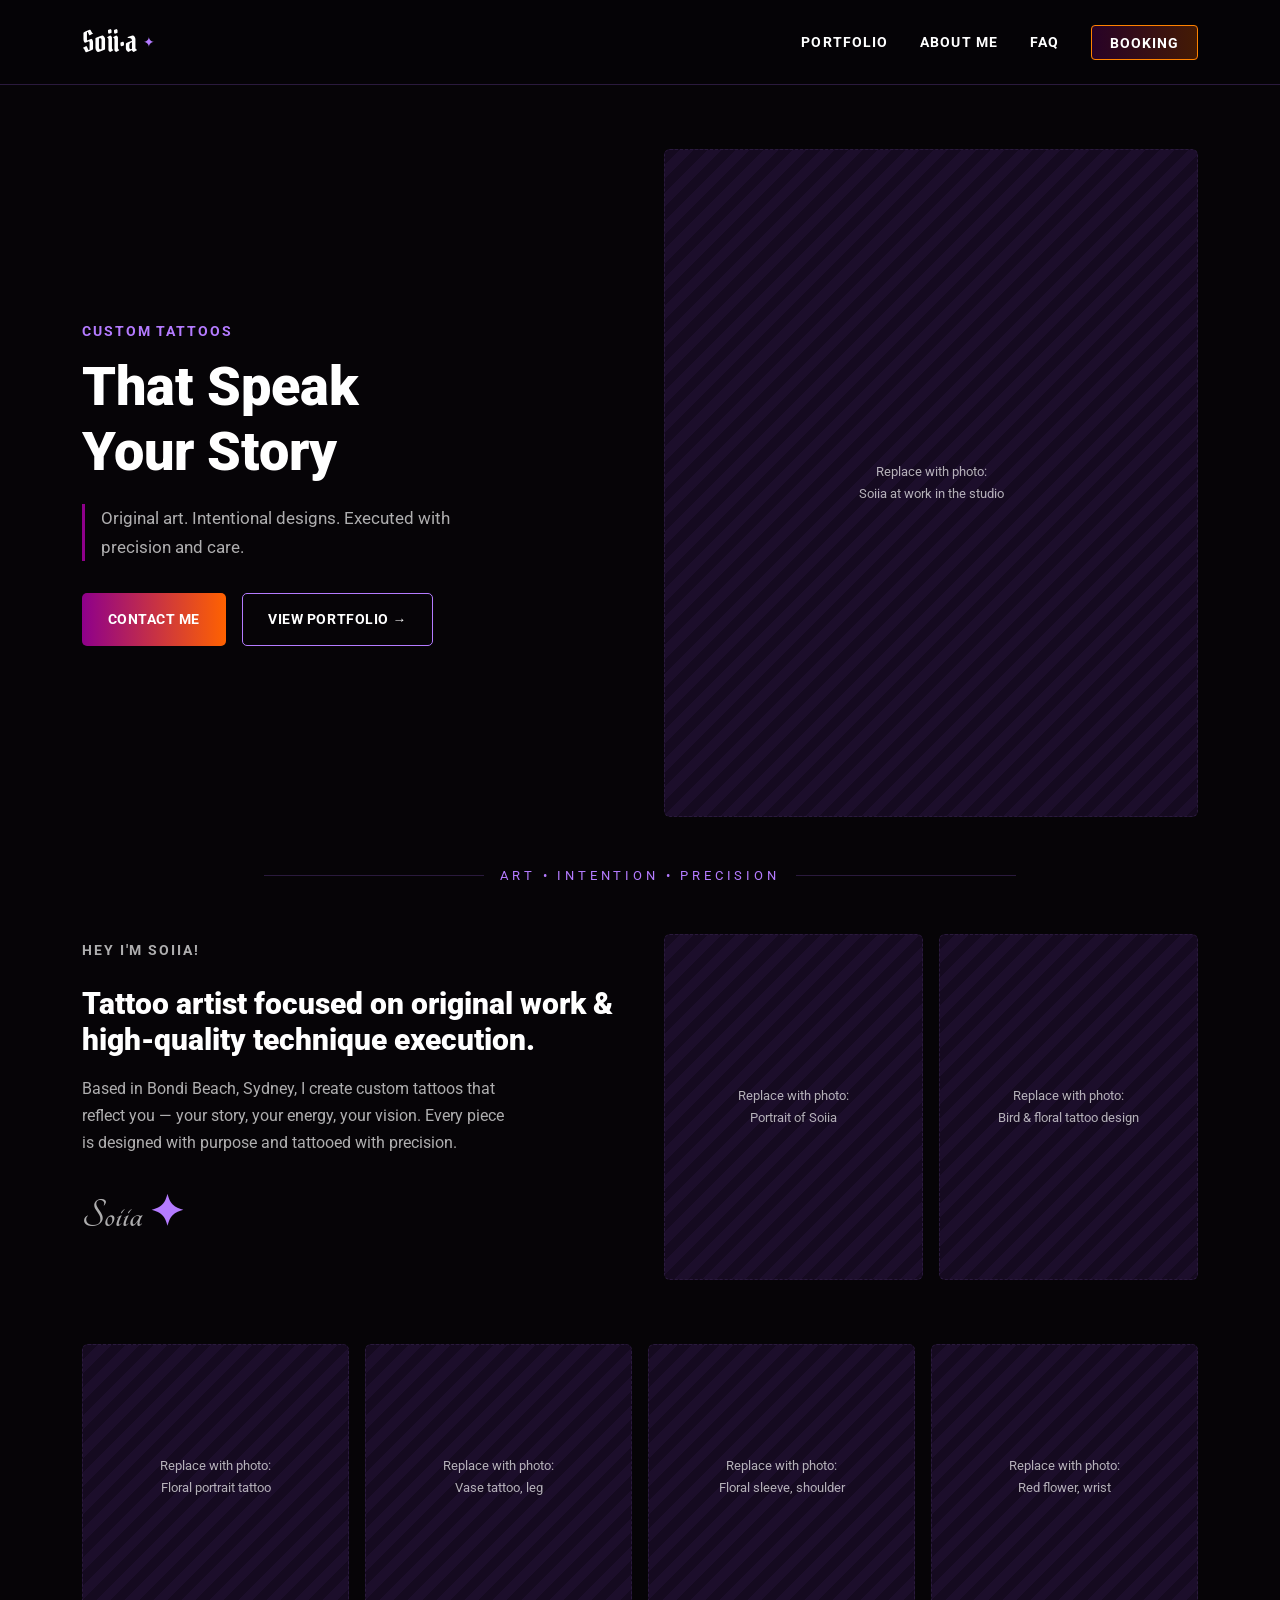
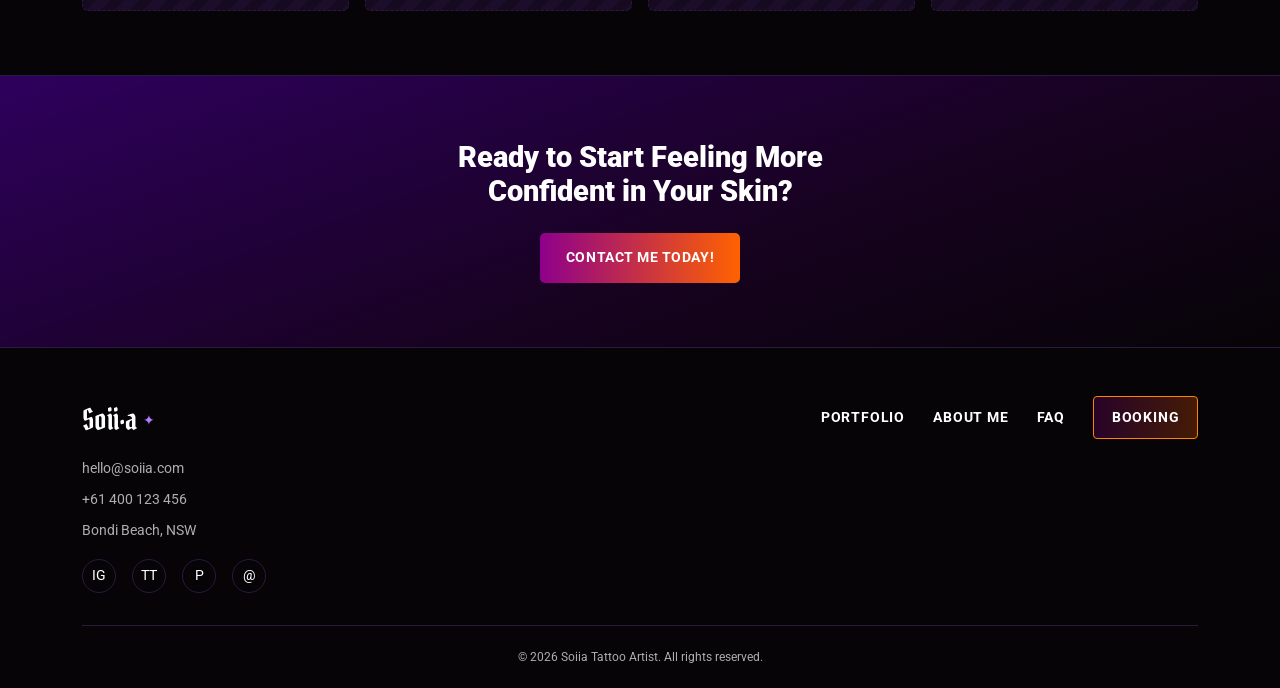
==== index.html @ 14be4595 "day1change1" ====
<!DOCTYPE html>
<html lang="en">
<head>
  <meta charset="UTF-8">
  <meta name="viewport" content="width=device-width, initial-scale=1.0">
  <title>Soiia — Custom Tattoo Artist | Portfolio</title>
  <meta name="description" content="Soiia is a Bondi Beach based tattoo artist creating custom, original tattoo designs. View the portfolio and book a consultation.">
  <link rel="stylesheet" href="style.css">
</head>
<body>

  <header id="site-header">
    <input type="checkbox" id="nav-toggle" class="nav-toggle">

    <div class="header-inner">
      <a href="index.html" class="logo-word">Soii·a <span class="sparkle" aria-hidden="true">✦</span></a>

      <nav class="main-nav" aria-label="Primary">
        <ul>
          <li><a href="#portfolio">Portfolio</a></li>
          <li><a href="#about">About Me</a></li>
          <li><a href="booking.html#faq">FAQ</a></li>
          <li><a href="booking.html" class="nav-book">Booking</a></li>
        </ul>
      </nav>

      <div class="mobile-controls">
        <a href="booking.html" class="nav-book">Booking</a>
        <label for="nav-toggle" class="hamburger-btn" aria-label="Open menu">&#9776;</label>
      </div>
    </div>

    <div class="mobile-nav-panel">
      <a href="#portfolio">Portfolio</a>
      <a href="#about">About Me</a>
      <a href="booking.html#faq">FAQ</a>
    </div>
  </header>

  <!-- ===================== Hero ===================== -->
  <section id="hero">
    <div class="wrap">
      <div class="hero-text">
        <p class="eyebrow">Custom Tattoos</p>
        <h1>That Speak<br>Your Story</h1>
        <p class="hero-sub">Original art. Intentional designs. Executed with precision and care.</p>
        <div class="button-row">
          <a href="booking.html" class="btn btn-primary">Contact Me</a>
          <a href="#portfolio" class="btn btn-outline">View Portfolio &rarr;</a>
        </div>
      </div>

      <div class="hero-photo photo-frame" role="img" aria-label="Photo of Soiia tattooing a client">
        Replace with photo:<br>Soiia at work in the studio
      </div>
    </div>
  </section>

  <p class="divider-row">Art &bull; Intention &bull; Precision</p>

  <!-- ===================== About ===================== -->
  <section id="about">
    <div class="wrap">
      <div class="about-text">
        <p class="eyebrow">Hey I'm Soiia!</p>
        <h2>Tattoo artist focused on original work &amp; high-quality technique execution.</h2>
        <p>
          Based in Bondi Beach, Sydney, I create custom tattoos that reflect
          you — your story, your energy, your vision. Every piece is
          designed with purpose and tattooed with precision.
        </p>
        <p class="signature">Soiia <span class="sparkle" aria-hidden="true">✦</span></p>
      </div>

      <div class="about-photos">
        <div class="photo-frame" role="img" aria-label="Portrait photo of Soiia">
          Replace with photo:<br>Portrait of Soiia
        </div>
        <div class="photo-frame" role="img" aria-label="Photo of a fine line bird and floral tattoo design">
          Replace with photo:<br>Bird &amp; floral tattoo design
        </div>
      </div>
    </div>
  </section>

  <!-- ===================== Portfolio gallery ===================== -->
  <section id="portfolio">
    <div class="wrap">
      <div class="gallery-grid">
        <div class="photo-frame" role="img" aria-label="Photo of a floral portrait tattoo">Replace with photo:<br>Floral portrait tattoo</div>
        <div class="photo-frame" role="img" aria-label="Photo of a vase tattoo on the leg">Replace with photo:<br>Vase tattoo, leg</div>
        <div class="photo-frame" role="img" aria-label="Photo of a floral sleeve tattoo on the shoulder">Replace with photo:<br>Floral sleeve, shoulder</div>
        <div class="photo-frame" role="img" aria-label="Photo of a red flower tattoo on the wrist">Replace with photo:<br>Red flower, wrist</div>
      </div>
    </div>
  </section>

  <!-- ===================== CTA banner ===================== -->
  <section class="cta-banner">
    <h2>Ready to Start Feeling More<br>Confident in Your Skin?</h2>
    <a href="booking.html" class="btn btn-primary">Contact Me Today!</a>
  </section>

  <!-- ===================== Footer ===================== -->
  <footer id="site-footer">
    <div class="wrap">
      <div class="footer-top">
        <div class="footer-brand">
          <p class="logo-word">Soii·a <span class="sparkle" aria-hidden="true">✦</span></p>
          <ul class="footer-contact">
            <li><a href="mailto:hello@soiia.com">hello@soiia.com</a></li>
            <li><a href="tel:+61400123456">+61 400 123 456</a></li>
            <li>Bondi Beach, NSW</li>
          </ul>
          <div class="footer-social">
            <a href="https://instagram.com/soiia" target="_blank" rel="noopener" aria-label="Soiia on Instagram">IG</a>
            <a href="https://tiktok.com/@soiia" target="_blank" rel="noopener" aria-label="Soiia on TikTok">TT</a>
            <a href="https://pinterest.com/soiia" target="_blank" rel="noopener" aria-label="Soiia on Pinterest">P</a>
            <a href="mailto:hello@soiia.com" aria-label="Email Soiia">@</a>
          </div>
        </div>

        <nav class="footer-links" aria-label="Footer">
          <a href="#portfolio">Portfolio</a>
          <a href="#about">About Me</a>
          <a href="booking.html#faq">FAQ</a>
          <a href="booking.html" class="nav-book">Booking</a>
        </nav>
      </div>

      <div class="footer-bottom">
        &copy; 2026 Soiia Tattoo Artist. All rights reserved.
      </div>
    </div>
  </footer>

</body>
</html>
---- style.css ----
@import url('https://fonts.googleapis.com/css2?family=Pirata+One&family=Tangerine:wght@700&family=Roboto:wght@400;500;700;900&display=swap');

:root {
  --bg: #060407;
  --panel: #120a1e;
  --panel-border: #2a1a3d;
  --ink: #2E005D;
  --indigo: #5C008B;
  --magenta: #8E008B;
  --orange: #FF8300;
  --blaze: #FF6200;
  --accent: #b47bff;   /* lightened tint of the brand indigo/magenta, for legibility on black */
  --white: #FFFFFF;
  --muted: rgba(255,255,255,0.68);
  --gradient-cta: linear-gradient(90deg, var(--magenta), var(--blaze));
  --gradient-banner: linear-gradient(160deg, var(--ink) 0%, #17021f 60%, var(--bg) 100%);
}

* { box-sizing: border-box; margin: 0; padding: 0; }
html { scroll-behavior: smooth; }

body {
  background: var(--bg);
  color: var(--white);
  font-family: 'Roboto', sans-serif;
  line-height: 1.7;
}

h1, h2, h3, h4 { font-weight: 900; line-height: 1.2; }

a { color: var(--white); text-decoration: none; }
a:hover, a:focus-visible { color: var(--accent); }
a:focus-visible, button:focus-visible, input:focus-visible,
textarea:focus-visible, select:focus-visible, summary:focus-visible {
  outline: 2px solid var(--orange);
  outline-offset: 3px;
}

ul { list-style: none; }
img, svg { display: block; max-width: 100%; }

.wrap {
  max-width: 1180px;
  margin: 0 auto;
  padding: 0 2rem;
}

.eyebrow {
  color: var(--accent);
  font-size: 0.85rem;
  font-weight: 700;
  letter-spacing: 0.14em;
  text-transform: uppercase;
  margin-bottom: 0.75rem;
}

.sparkle { color: var(--accent); display: inline-block; }

/* ---------- Photo placeholders (swap for real <img> once you have photos) ---------- */
.photo-frame {
  background: repeating-linear-gradient(135deg, #150a20, #150a20 10px, #1c0e2b 10px, #1c0e2b 20px);
  border: 1px dashed var(--panel-border);
  border-radius: 6px;
  display: flex;
  align-items: center;
  justify-content: center;
  text-align: center;
  color: var(--muted);
  font-size: 0.8rem;
  padding: 1rem;
  min-height: 160px;
}

/* ---------- Header ---------- */
#site-header {
  position: sticky;
  top: 0;
  z-index: 20;
  background: rgba(6,4,7,0.92);
  backdrop-filter: blur(6px);
  border-bottom: 1px solid var(--panel-border);
}

.header-inner {
  max-width: 1180px;
  margin: 0 auto;
  padding: 1.1rem 2rem;
  display: flex;
  align-items: center;
  justify-content: space-between;
}

.logo-word {
  font-family: 'Pirata One', cursive;
  font-size: 1.8rem;
  color: var(--white);
  display: inline-flex;
  align-items: center;
  gap: 0.35rem;
}

.logo-word .sparkle { font-size: 0.9rem; }

.main-nav ul {
  display: flex;
  align-items: center;
  gap: 2rem;
}

.main-nav a {
  font-size: 0.85rem;
  font-weight: 700;
  letter-spacing: 0.08em;
  text-transform: uppercase;
  color: var(--white);
}

.nav-book {
  border: 1px solid var(--orange);
  border-radius: 4px;
  padding: 0.55rem 1.1rem !important;
  background: linear-gradient(90deg, rgba(142,0,139,0.25), rgba(255,98,0,0.25));
}

.nav-book:hover { color: var(--white) !important; background: var(--gradient-cta); }

/* mobile-only controls, hidden on desktop */
.mobile-controls, .nav-toggle, .mobile-nav-panel { display: none; }

/* ---------- Hero ---------- */
#hero .wrap {
  display: grid;
  grid-template-columns: 1fr 1fr;
  gap: 3rem;
  align-items: center;
  padding-top: 4rem;
  padding-bottom: 3rem;
}

#hero h1 {
  font-size: clamp(2.2rem, 4.2vw, 3.4rem);
  margin-bottom: 1.25rem;
}

.hero-sub {
  border-left: 3px solid var(--magenta);
  padding-left: 1rem;
  color: var(--muted);
  font-size: 1.05rem;
  max-width: 40ch;
  margin-bottom: 2rem;
}

.button-row { display: flex; gap: 1rem; flex-wrap: wrap; }

.btn {
  display: inline-flex;
  align-items: center;
  gap: 0.4rem;
  padding: 0.85rem 1.6rem;
  border-radius: 5px;
  font-weight: 700;
  font-size: 0.85rem;
  letter-spacing: 0.04em;
  text-transform: uppercase;
}

.btn-primary { background: var(--gradient-cta); color: var(--white); }
.btn-primary:hover { color: var(--white); filter: brightness(1.12); }

.btn-outline { border: 1px solid var(--accent); color: var(--white); }
.btn-outline:hover { color: var(--white); background: rgba(180,123,255,0.12); }

.hero-photo.photo-frame { aspect-ratio: 4 / 5; }

.divider-row {
  display: flex;
  align-items: center;
  gap: 1rem;
  justify-content: center;
  padding: 0 0 3rem;
  color: var(--accent);
  font-size: 0.8rem;
  letter-spacing: 0.3em;
  text-transform: uppercase;
}

.divider-row::before, .divider-row::after {
  content: '';
  flex: 1;
  max-width: 220px;
  height: 1px;
  background: var(--panel-border);
}

/* ---------- About ---------- */
#about .wrap {
  display: grid;
  grid-template-columns: 1fr 1fr;
  gap: 3rem;
  align-items: center;
  padding-bottom: 4rem;
}

#about h2 { font-size: clamp(1.4rem, 2.6vw, 1.9rem); margin-bottom: 1rem; }
#about p { color: var(--muted); max-width: 48ch; margin-bottom: 1.5rem; }

.signature {
  font-family: 'Tangerine', cursive;
  font-size: 2.6rem;
  font-weight: 700;
  color: var(--accent);
  display: inline-flex;
  align-items: center;
  gap: 0.4rem;
}

.about-photos {
  display: grid;
  grid-template-columns: 1fr 1fr;
  gap: 1rem;
}

.about-photos .photo-frame { aspect-ratio: 3 / 4; }

/* ---------- Portfolio gallery ---------- */
#portfolio { padding-bottom: 4rem; }

.gallery-grid {
  display: grid;
  grid-template-columns: repeat(4, 1fr);
  gap: 1rem;
}

.gallery-grid .photo-frame { aspect-ratio: 1 / 1; }

/* ---------- CTA banner ---------- */
.cta-banner {
  background: var(--gradient-banner);
  border-top: 1px solid var(--panel-border);
  border-bottom: 1px solid var(--panel-border);
  text-align: center;
  padding: 4rem 2rem;
}

.cta-banner h2 {
  font-size: clamp(1.3rem, 3vw, 1.8rem);
  margin-bottom: 1.5rem;
}

/* ---------- Footer ---------- */
#site-footer { padding: 3rem 0 0; }

.footer-top {
  display: flex;
  justify-content: space-between;
  align-items: flex-start;
  flex-wrap: wrap;
  gap: 2rem;
  padding-bottom: 2rem;
}

.footer-brand .logo-word { margin-bottom: 0.75rem; }

.footer-contact li {
  color: var(--muted);
  font-size: 0.9rem;
  margin-bottom: 0.4rem;
}

.footer-contact a { color: var(--muted); }
.footer-contact a:hover { color: var(--accent); }

.footer-links {
  display: flex;
  gap: 1.75rem;
  align-items: center;
  flex-wrap: wrap;
}

.footer-links a {
  font-size: 0.85rem;
  font-weight: 700;
  letter-spacing: 0.06em;
  text-transform: uppercase;
}

.footer-social {
  display: flex;
  gap: 1rem;
  margin-top: 1rem;
}

.footer-social a {
  width: 34px;
  height: 34px;
  border: 1px solid var(--panel-border);
  border-radius: 50%;
  display: flex;
  align-items: center;
  justify-content: center;
  font-size: 0.9rem;
}

.footer-social a:hover { border-color: var(--accent); }

.footer-bottom {
  border-top: 1px solid var(--panel-border);
  padding: 1.25rem 0;
  text-align: center;
  font-size: 0.78rem;
  color: var(--muted);
}

/* ---------- Booking page: two-column layout ---------- */
#booking-columns .wrap {
  display: grid;
  grid-template-columns: 1.1fr 1fr;
  grid-template-areas:
    "intro form"
    "faq   form"
    "cta   form";
  gap: 2.5rem;
  align-items: start;
  padding-top: 3rem;
  padding-bottom: 3rem;
}

.consult-intro { grid-area: intro; }
.faq-section { grid-area: faq; }
.cta-inline { grid-area: cta; }
.inquiry-panel { grid-area: form; }

.cta-inline {
  background: var(--gradient-banner);
  border: 1px solid var(--panel-border);
  border-radius: 8px;
  padding: 2rem;
  text-align: center;
}

.cta-inline h2 { font-size: 1.15rem; margin-bottom: 1.25rem; }

.consult-intro h1 {
  color: var(--accent);
  font-size: clamp(1.4rem, 2.8vw, 2rem);
  margin-bottom: 1rem;
}

.consult-intro > p {
  color: var(--muted);
  border-bottom: 2px solid var(--magenta);
  padding-bottom: 1.25rem;
  margin-bottom: 1.5rem;
  max-width: 44ch;
}

.consult-photo.photo-frame { aspect-ratio: 3 / 4; }

/* FAQ accordion — native <details>/<summary>, no JS required */
#faq h2 { color: var(--accent); font-size: 1.2rem; margin-bottom: 1.25rem; }

.faq-item {
  border: 1px solid var(--panel-border);
  border-radius: 4px;
  margin-bottom: 0.6rem;
  background: var(--panel);
}

.faq-item summary {
  list-style: none;
  cursor: pointer;
  padding: 0.9rem 1.1rem;
  display: flex;
  justify-content: space-between;
  align-items: center;
  font-size: 0.92rem;
  font-weight: 500;
}

.faq-item summary::-webkit-details-marker { display: none; }

.faq-item summary::after {
  content: '+';
  color: var(--accent);
  font-size: 1.2rem;
  font-weight: 700;
}

.faq-item[open] summary::after { content: '\2013'; } /* en dash, reads as "–" */

.faq-item p {
  padding: 0 1.1rem 1rem;
  color: var(--muted);
  font-size: 0.9rem;
}

.faq-more {
  text-align: center;
  margin-top: 1rem;
  font-size: 0.88rem;
}

/* Inquiry form */
.inquiry-panel {
  background: var(--panel);
  border: 1px solid var(--panel-border);
  border-radius: 8px;
  padding: 2rem;
}

.inquiry-panel h2 { color: var(--accent); font-size: 1.2rem; margin-bottom: 1.5rem; }

#booking-form { display: grid; gap: 1.25rem; }

.form-row label {
  display: block;
  font-size: 0.85rem;
  font-weight: 500;
  margin-bottom: 0.4rem;
}

.form-row input,
.form-row select,
.form-row textarea {
  width: 100%;
  font-family: 'Roboto', sans-serif;
  font-size: 0.95rem;
  padding: 0.7rem 0.9rem;
  border-radius: 4px;
  border: 1px solid var(--panel-border);
  background: rgba(255,255,255,0.03);
  color: var(--white);
}

.form-row textarea { resize: vertical; min-height: 100px; }

.form-row input::placeholder,
.form-row textarea::placeholder { color: rgba(255,255,255,0.35); }

/* Styled file upload control */
.file-upload-label {
  display: inline-flex;
  align-items: center;
  gap: 0.5rem;
  border: 1px solid var(--panel-border);
  border-radius: 4px;
  padding: 0.65rem 1.1rem;
  font-size: 0.85rem;
  font-weight: 700;
  letter-spacing: 0.04em;
  text-transform: uppercase;
  cursor: pointer;
  width: fit-content;
}

.file-upload-label:hover { border-color: var(--accent); color: var(--accent); }
.form-row input[type="file"] { position: absolute; width: 1px; height: 1px; overflow: hidden; clip: rect(0,0,0,0); }

.form-note { font-size: 0.8rem; color: var(--muted); }

.form-submit {
  border: none;
  cursor: pointer;
  width: 100%;
  justify-content: center;
}

/* ---------- Responsive ---------- */
@media (max-width: 900px) {
  .main-nav, .header-inner .nav-book { display: none; }
  .mobile-controls { display: flex; align-items: center; gap: 0.75rem; }
  .mobile-controls .nav-book { display: inline-flex; }

  .hamburger-btn {
    border: 1px solid var(--panel-border);
    border-radius: 4px;
    padding: 0.5rem 0.7rem;
    font-size: 1rem;
    cursor: pointer;
    color: var(--white);
  }

  .nav-toggle:checked ~ .mobile-nav-panel {
    display: flex;
  }

  .mobile-nav-panel {
    display: none;
    flex-direction: column;
    gap: 0.25rem;
    padding: 1rem 2rem 1.25rem;
    border-top: 1px solid var(--panel-border);
  }

  .mobile-nav-panel a {
    padding: 0.6rem 0;
    font-size: 0.9rem;
    font-weight: 700;
    letter-spacing: 0.06em;
    text-transform: uppercase;
    border-bottom: 1px solid var(--panel-border);
  }

  #hero .wrap { grid-template-columns: 1fr; padding-top: 2.5rem; }
  #hero .wrap { display: flex; flex-direction: column; }
  .hero-photo { order: -1; margin-bottom: 2rem; }

  #about .wrap { grid-template-columns: 1fr; }
  .about-photos { grid-template-columns: 1fr 1fr; }

  .gallery-grid { grid-template-columns: 1fr 1fr; }

  #booking-columns .wrap {
    grid-template-columns: 1fr;
    grid-template-areas:
      "intro"
      "form"
      "faq"
      "cta";
  }

  .footer-top { flex-direction: column; align-items: flex-start; }
}

@media (max-width: 480px) {
  .wrap, .header-inner { padding-left: 1.25rem; padding-right: 1.25rem; }
  .gallery-grid { grid-template-columns: 1fr 1fr; gap: 0.6rem; }
  .about-photos { grid-template-columns: 1fr 1fr; gap: 0.6rem; }
}

@media (prefers-reduced-motion: reduce) {
  html { scroll-behavior: auto; }
}
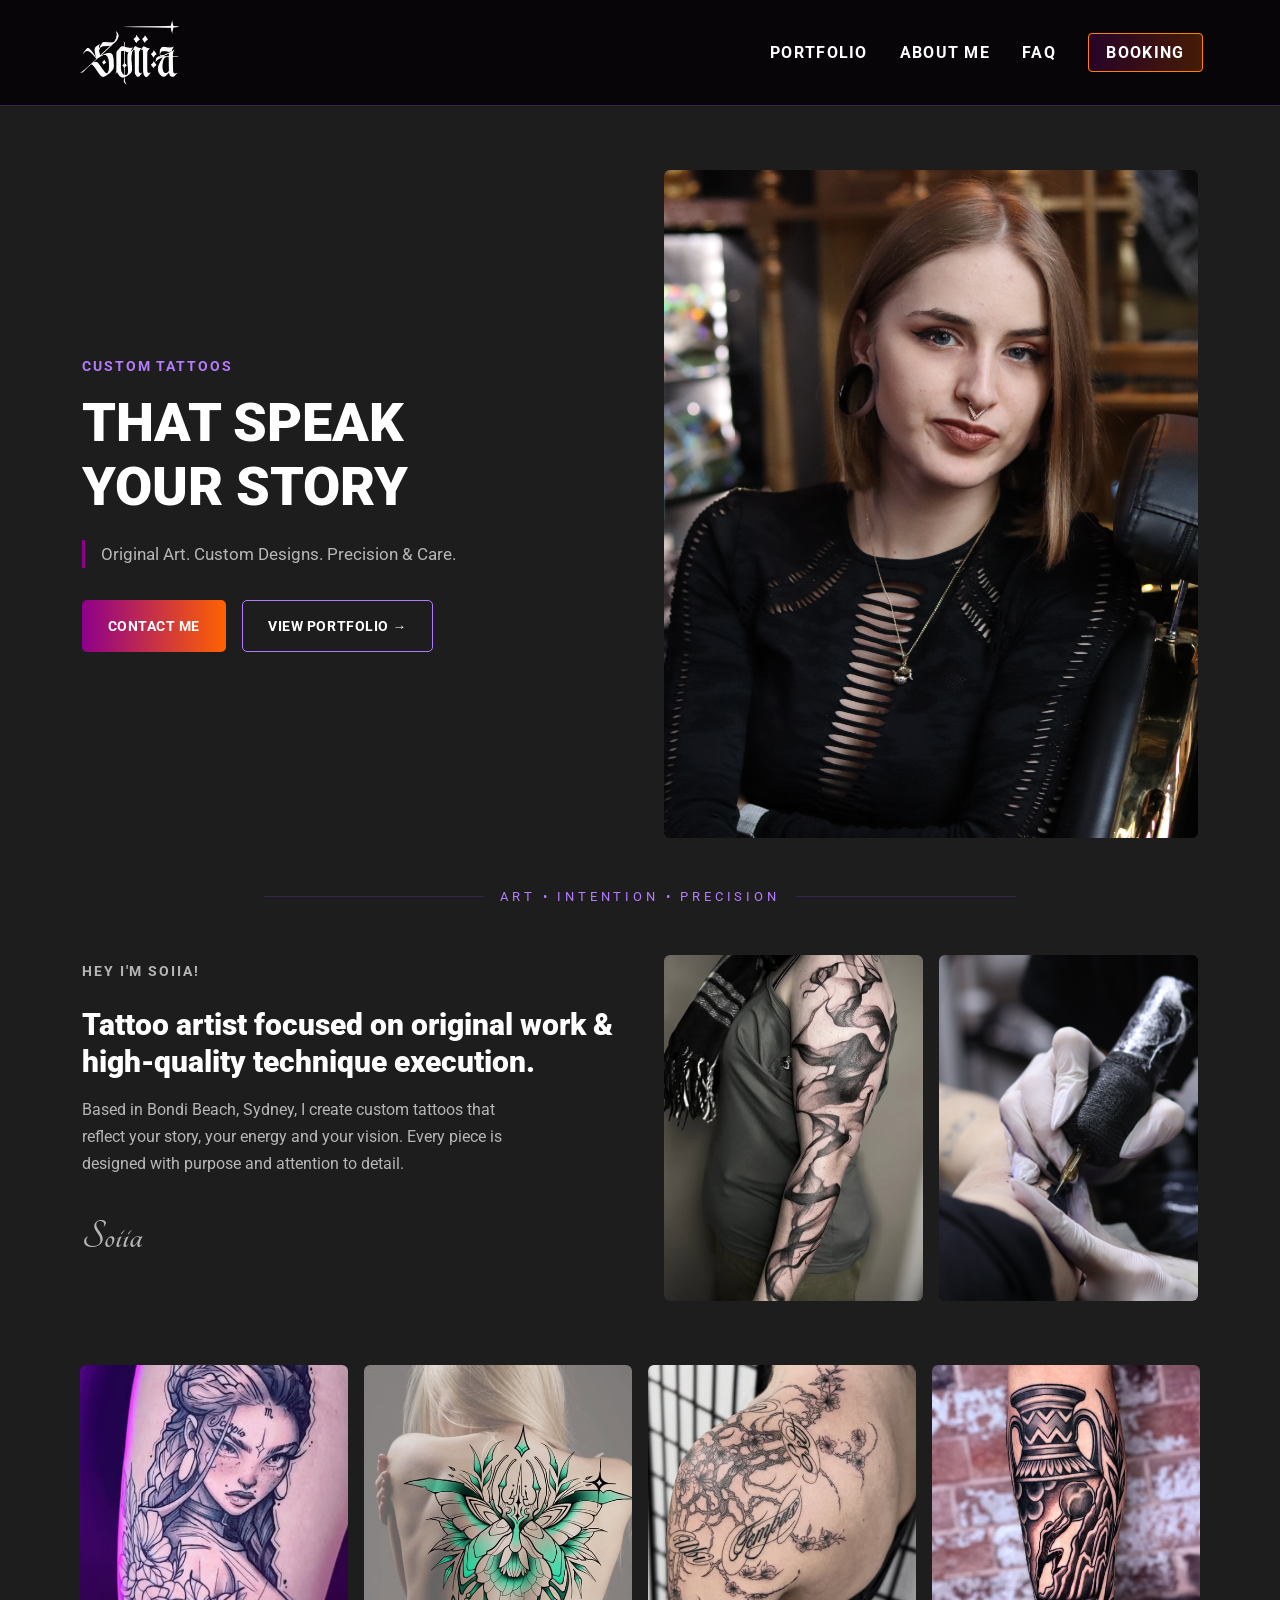
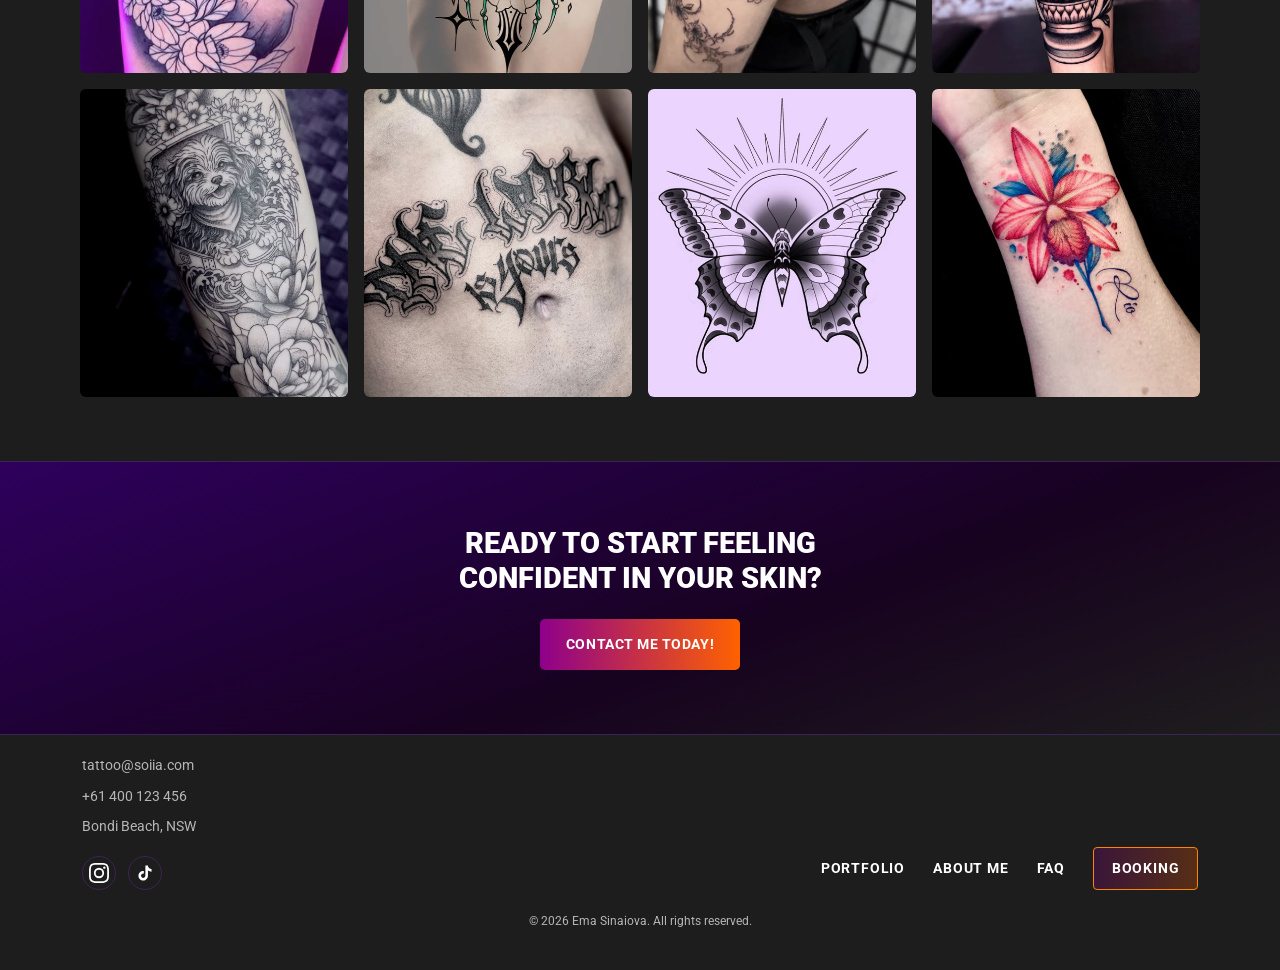
==== commit 6f1a3395: "changes1" ====
--- a/index.html
+++ b/index.html
@@ -13,7 +13,11 @@
     <input type="checkbox" id="nav-toggle" class="nav-toggle">
 
     <div class="header-inner">
-      <a href="index.html" class="logo-word">Soii·a <span class="sparkle" aria-hidden="true">✦</span></a>
+     
+<a href="index.html" class="logo-word"><img src="logo.png" 
+  class="logo-img"></a>
+
+
 
       <nav class="main-nav" aria-label="Primary">
         <ul>
@@ -37,28 +41,28 @@
     </div>
   </header>
 
-  <!-- ===================== Hero ===================== -->
+  
   <section id="hero">
     <div class="wrap">
       <div class="hero-text">
-        <p class="eyebrow">Custom Tattoos</p>
-        <h1>That Speak<br>Your Story</h1>
-        <p class="hero-sub">Original art. Intentional designs. Executed with precision and care.</p>
+        <p class="eyebrow">CUSTOM TATTOOS</p>
+        <h1>THAT SPEAK<br>YOUR STORY</h1>
+        <p class="hero-sub">Original Art. Custom Designs. Precision & Care.</p>
         <div class="button-row">
           <a href="booking.html" class="btn btn-primary">Contact Me</a>
           <a href="#portfolio" class="btn btn-outline">View Portfolio &rarr;</a>
         </div>
       </div>
 
-      <div class="hero-photo photo-frame" role="img" aria-label="Photo of Soiia tattooing a client">
-        Replace with photo:<br>Soiia at work in the studio
-      </div>
+      <div class="hero-photo photo-frame">
+  <img src="photo1.jpeg" alt="Soiia tattooing a client in the studio" class="frame-img">
+</div>
     </div>
   </section>
 
   <p class="divider-row">Art &bull; Intention &bull; Precision</p>
 
-  <!-- ===================== About ===================== -->
+ 
   <section id="about">
     <div class="wrap">
       <div class="about-text">
@@ -66,38 +70,55 @@
         <h2>Tattoo artist focused on original work &amp; high-quality technique execution.</h2>
         <p>
           Based in Bondi Beach, Sydney, I create custom tattoos that reflect
-          you — your story, your energy, your vision. Every piece is
-          designed with purpose and tattooed with precision.
+       your story, your energy and your vision. Every piece is
+          designed with purpose and attention to detail.
         </p>
-        <p class="signature">Soiia <span class="sparkle" aria-hidden="true">✦</span></p>
+        <p class="signature">Soiia <span class="sparkle" aria-hidden="true"/span></p>
       </div>
 
-      <div class="about-photos">
-        <div class="photo-frame" role="img" aria-label="Portrait photo of Soiia">
-          Replace with photo:<br>Portrait of Soiia
-        </div>
-        <div class="photo-frame" role="img" aria-label="Photo of a fine line bird and floral tattoo design">
-          Replace with photo:<br>Bird &amp; floral tattoo design
-        </div>
-      </div>
-    </div>
+     <div class="about-photos">
+  <div class="photo-frame">
+    <img src="sleeve-fumes.png" alt="Portrait of Soiia" class="frame-img">
+  </div>
+  <div class="photo-frame">
+    <img src="tattoomachine.jpeg" alt="Bird & floral tattoo design" class="frame-img">
+  </div>
+</div>
   </section>
 
-  <!-- ===================== Portfolio gallery ===================== -->
+
   <section id="portfolio">
-    <div class="wrap">
-      <div class="gallery-grid">
-        <div class="photo-frame" role="img" aria-label="Photo of a floral portrait tattoo">Replace with photo:<br>Floral portrait tattoo</div>
-        <div class="photo-frame" role="img" aria-label="Photo of a vase tattoo on the leg">Replace with photo:<br>Vase tattoo, leg</div>
-        <div class="photo-frame" role="img" aria-label="Photo of a floral sleeve tattoo on the shoulder">Replace with photo:<br>Floral sleeve, shoulder</div>
-        <div class="photo-frame" role="img" aria-label="Photo of a red flower tattoo on the wrist">Replace with photo:<br>Red flower, wrist</div>
-      </div>
-    </div>
+    <div class="gallery-grid">
+  <div class="photo-frame">
+    <img src="portrait_tattoo.png" alt="Portrait of Soiia" class="frame-img">
+  </div>
+  <div class="photo-frame">
+    <img src="backpiece.png" alt="Bird & floral tattoo design" class="frame-img">
+  </div>
+  <div class="photo-frame">
+    <img src="cyber-tattoo.png" alt="Floral portrait tattoo" class="frame-img">
+  </div>
+  <div class="photo-frame">
+    <img src="vase.png" alt="Vase tattoo, leg" class="frame-img">
+  </div>
+  <div class="photo-frame">
+    <img src="dogtattoo.png" alt="Floral sleeve, shoulder" class="frame-img">
+  </div>
+  <div class="photo-frame">
+    <img src="belly-tattoo.png" alt="Red flower, wrist" class="frame-img">
+</div>
+<div class="photo-frame">
+    <img src="butterfly.png" alt="Red flower, wrist" class="frame-img">
+  </div>
+  <div class="photo-frame">
+    <img src="flower-design.png" alt="Red flower, wrist" class="frame-img">
+  </div>
+</div>
   </section>
 
   <!-- ===================== CTA banner ===================== -->
   <section class="cta-banner">
-    <h2>Ready to Start Feeling More<br>Confident in Your Skin?</h2>
+    <h2>READY TO START FEELING<br>CONFIDENT IN YOUR SKIN?</h2>
     <a href="booking.html" class="btn btn-primary">Contact Me Today!</a>
   </section>
 
@@ -106,17 +127,24 @@
     <div class="wrap">
       <div class="footer-top">
         <div class="footer-brand">
-          <p class="logo-word">Soii·a <span class="sparkle" aria-hidden="true">✦</span></p>
           <ul class="footer-contact">
-            <li><a href="mailto:hello@soiia.com">hello@soiia.com</a></li>
+            <li><a href="mailto:hello@soiia.com">tattoo@soiia.com</a></li>
             <li><a href="tel:+61400123456">+61 400 123 456</a></li>
             <li>Bondi Beach, NSW</li>
           </ul>
           <div class="footer-social">
-            <a href="https://instagram.com/soiia" target="_blank" rel="noopener" aria-label="Soiia on Instagram">IG</a>
-            <a href="https://tiktok.com/@soiia" target="_blank" rel="noopener" aria-label="Soiia on TikTok">TT</a>
-            <a href="https://pinterest.com/soiia" target="_blank" rel="noopener" aria-label="Soiia on Pinterest">P</a>
-            <a href="mailto:hello@soiia.com" aria-label="Email Soiia">@</a>
+
+<a href="https://instagram.com/" class="social-icon" aria-label="Instagram" target="_blank" rel="noopener">
+  <svg viewBox="0 0 24 24" width="20" height="20" fill="currentColor">
+    <path d="M12 2.163c3.204 0 3.584.012 4.85.07 3.252.148 4.771 1.691 4.919 4.919.058 1.265.069 1.645.069 4.849 0 3.205-.012 3.584-.069 4.849-.149 3.225-1.664 4.771-4.919 4.919-1.266.058-1.644.07-4.85.07-3.204 0-3.584-.012-4.849-.07-3.26-.149-4.771-1.699-4.919-4.92-.058-1.265-.07-1.644-.07-4.849 0-3.204.013-3.583.07-4.849.149-3.227 1.664-4.771 4.919-4.919 1.266-.057 1.645-.069 4.849-.069zm0-2.163c-3.259 0-3.667.014-4.947.072-4.358.2-6.78 2.618-6.98 6.98-.059 1.281-.073 1.689-.073 4.948 0 3.259.014 3.668.072 4.948.2 4.358 2.618 6.78 6.98 6.98 1.281.058 1.689.072 4.948.072 3.259 0 3.668-.014 4.948-.072 4.354-.2 6.782-2.618 6.979-6.98.059-1.28.073-1.689.073-4.948 0-3.259-.014-3.667-.072-4.947-.196-4.354-2.617-6.78-6.979-6.98-1.281-.059-1.69-.073-4.949-.073zm0 5.838a6.162 6.162 0 1 0 0 12.324 6.162 6.162 0 0 0 0-12.324zm0 10.162a4 4 0 1 1 0-8 4 4 0 0 1 0 8zm6.406-11.845a1.44 1.44 0 1 0 0 2.881 1.44 1.44 0 0 0 0-2.881z"/>
+  </svg>
+</a>
+
+<a href="https://tiktok.com/" class="social-icon" aria-label="TikTok" target="_blank" rel="noopener">
+  <svg viewBox="0 0 24 24" width="20" height="20" fill="currentColor">
+    <path d="M16.6 5.82s.51.5 0 0A4.278 4.278 0 0 1 15.54 3h-3.09v12.4a2.592 2.592 0 0 1-2.59 2.5c-1.42 0-2.6-1.16-2.6-2.6 0-1.72 1.66-3.01 3.37-2.48V9.66c-3.45-.46-6.47 2.22-6.47 5.64 0 3.33 2.76 5.7 5.69 5.7 3.14 0 5.69-2.55 5.69-5.7V9.01a7.35 7.35 0 0 0 4.3 1.38V7.3s-1.88.09-3.24-1.48z"/>
+  </svg>
+</a>
           </div>
         </div>
 
@@ -128,8 +156,10 @@
         </nav>
       </div>
 
+    
+
       <div class="footer-bottom">
-        &copy; 2026 Soiia Tattoo Artist. All rights reserved.
+        &copy; 2026 Ema Sinaiova. All rights reserved.
       </div>
     </div>
   </footer>
--- a/style.css
+++ b/style.css
@@ -1,15 +1,15 @@
 @import url('https://fonts.googleapis.com/css2?family=Pirata+One&family=Tangerine:wght@700&family=Roboto:wght@400;500;700;900&display=swap');
 
 :root {
-  --bg: #060407;
-  --panel: #120a1e;
-  --panel-border: #2a1a3d;
+  --bg: #1e1d1d;
+  --panel: #2e1b4a;
+  --panel-border: #3a2455;
   --ink: #2E005D;
   --indigo: #5C008B;
   --magenta: #8E008B;
   --orange: #FF8300;
   --blaze: #FF6200;
-  --accent: #b47bff;   /* lightened tint of the brand indigo/magenta, for legibility on black */
+  --accent: #b47bff;  
   --white: #FFFFFF;
   --muted: rgba(255,255,255,0.68);
   --gradient-cta: linear-gradient(90deg, var(--magenta), var(--blaze));
@@ -59,18 +59,26 @@
 /* ---------- Photo placeholders (swap for real <img> once you have photos) ---------- */
 .photo-frame {
   background: repeating-linear-gradient(135deg, #150a20, #150a20 10px, #1c0e2b 10px, #1c0e2b 20px);
-  border: 1px dashed var(--panel-border);
   border-radius: 6px;
   display: flex;
   align-items: center;
   justify-content: center;
   text-align: center;
   color: var(--muted);
-  font-size: 0.8rem;
-  padding: 1rem;
-  min-height: 160px;
-}
-
+  min-height: 130px;
+}
+
+.frame-img {
+  width: 100%;
+  height: 100%;
+  object-fit: cover;
+  border-radius: 6px;
+}
+
+.gallery-grid {
+  max-width: 1120px;
+  margin: 0 auto;
+}
 /* ---------- Header ---------- */
 #site-header {
   position: sticky;
@@ -82,7 +90,7 @@
 }
 
 .header-inner {
-  max-width: 1180px;
+  max-width: 1190px;
   margin: 0 auto;
   padding: 1.1rem 2rem;
   display: flex;
@@ -91,15 +99,21 @@
 }
 
 .logo-word {
-  font-family: 'Pirata One', cursive;
-  font-size: 1.8rem;
-  color: var(--white);
   display: inline-flex;
   align-items: center;
   gap: 0.35rem;
 }
 
-.logo-word .sparkle { font-size: 0.9rem; }
+.logo-word .logo-img {
+  height: 40px;   
+  width: auto;
+}
+.logo-word .logo-img {
+  height: 80px;  
+  width: auto;
+  max-height: 70px;
+  display: block;
+}
 
 .main-nav ul {
   display: flex;
@@ -108,7 +122,7 @@
 }
 
 .main-nav a {
-  font-size: 0.85rem;
+  font-size: 1rem;
   font-weight: 700;
   letter-spacing: 0.08em;
   text-transform: uppercase;
@@ -232,7 +246,7 @@
   gap: 1rem;
 }
 
-.gallery-grid .photo-frame { aspect-ratio: 1 / 1; }
+.gallery-grid .photo-frame { aspect-ratio: 1 / 1.15; }
 
 /* ---------- CTA banner ---------- */
 .cta-banner {
@@ -254,13 +268,8 @@
 .footer-top {
   display: flex;
   justify-content: space-between;
-  align-items: flex-start;
-  flex-wrap: wrap;
-  gap: 2rem;
-  padding-bottom: 2rem;
-}
-
-.footer-brand .logo-word { margin-bottom: 0.75rem; }
+  align-items: flex-end;
+}
 
 .footer-contact li {
   color: var(--muted);
@@ -287,7 +296,9 @@
 
 .footer-social {
   display: flex;
-  gap: 1rem;
+  justify-content: flex-start;
+  align-items: center;
+  gap: 0.75rem;
   margin-top: 1rem;
 }
 
@@ -302,24 +313,26 @@
   font-size: 0.9rem;
 }
 
+
+
 .footer-social a:hover { border-color: var(--accent); }
 
 .footer-bottom {
-  border-top: 1px solid var(--panel-border);
   padding: 1.25rem 0;
   text-align: center;
   font-size: 0.78rem;
   color: var(--muted);
 }
 
+#site-footer {
+  padding: 1.2rem 0; 
+}
+
 /* ---------- Booking page: two-column layout ---------- */
 #booking-columns .wrap {
   display: grid;
   grid-template-columns: 1.1fr 1fr;
-  grid-template-areas:
-    "intro form"
-    "faq   form"
-    "cta   form";
+  grid-template-areas: "intro form";
   gap: 2.5rem;
   align-items: start;
   padding-top: 3rem;
@@ -327,19 +340,7 @@
 }
 
 .consult-intro { grid-area: intro; }
-.faq-section { grid-area: faq; }
-.cta-inline { grid-area: cta; }
 .inquiry-panel { grid-area: form; }
-
-.cta-inline {
-  background: var(--gradient-banner);
-  border: 1px solid var(--panel-border);
-  border-radius: 8px;
-  padding: 2rem;
-  text-align: center;
-}
-
-.cta-inline h2 { font-size: 1.15rem; margin-bottom: 1.25rem; }
 
 .consult-intro h1 {
   color: var(--accent);
@@ -357,14 +358,29 @@
 
 .consult-photo.photo-frame { aspect-ratio: 3 / 4; }
 
-/* FAQ accordion — native <details>/<summary>, no JS required */
-#faq h2 { color: var(--accent); font-size: 1.2rem; margin-bottom: 1.25rem; }
+/* FAQ accordion */
+#faq {
+  max-width: 1170px;
+  width: 100%;
+  margin: 2rem auto;
+  padding: 0 2rem;
+  box-sizing: border-box;
+}
+
+#faq h2 {
+  color: var(--accent);
+  font-size: 1.6rem;
+  margin-bottom: 1rem;
+  text-align: center;
+}
 
 .faq-item {
   border: 1px solid var(--panel-border);
   border-radius: 4px;
   margin-bottom: 0.6rem;
   background: var(--panel);
+  width: 100%;
+  box-sizing: border-box;
 }
 
 .faq-item summary {
@@ -374,7 +390,7 @@
   display: flex;
   justify-content: space-between;
   align-items: center;
-  font-size: 0.92rem;
+  font-size: 1rem;
   font-weight: 500;
 }
 
@@ -383,11 +399,10 @@
 .faq-item summary::after {
   content: '+';
   color: var(--accent);
-  font-size: 1.2rem;
-  font-weight: 700;
-}
-
-.faq-item[open] summary::after { content: '\2013'; } /* en dash, reads as "–" */
+  font-weight: 700;
+}
+
+.faq-item[open] summary::after { content: '\2013'; }
 
 .faq-item p {
   padding: 0 1.1rem 1rem;
@@ -398,7 +413,25 @@
 .faq-more {
   text-align: center;
   margin-top: 1rem;
-  font-size: 0.88rem;
+  font-size: 1rem;
+}
+
+/* CTA banner — full width, no risky vw hack needed since it's outside .wrap now */
+.cta-inline {
+  width: 100%;
+  margin-top: 2rem;
+  padding: 4.5rem 1.5rem;
+  box-sizing: border-box;
+  background: var(--gradient-banner);
+  border-top: 1px solid var(--panel-border);
+  border-bottom: 1px solid var(--panel-border);
+  text-align: center;
+}
+
+.cta-inline h2 {
+  font-size: 2rem;
+  margin-bottom: 1.5rem;
+  line-height: 1.3;
 }
 
 /* Inquiry form */
@@ -438,7 +471,6 @@
 .form-row input::placeholder,
 .form-row textarea::placeholder { color: rgba(255,255,255,0.35); }
 
-/* Styled file upload control */
 .file-upload-label {
   display: inline-flex;
   align-items: center;
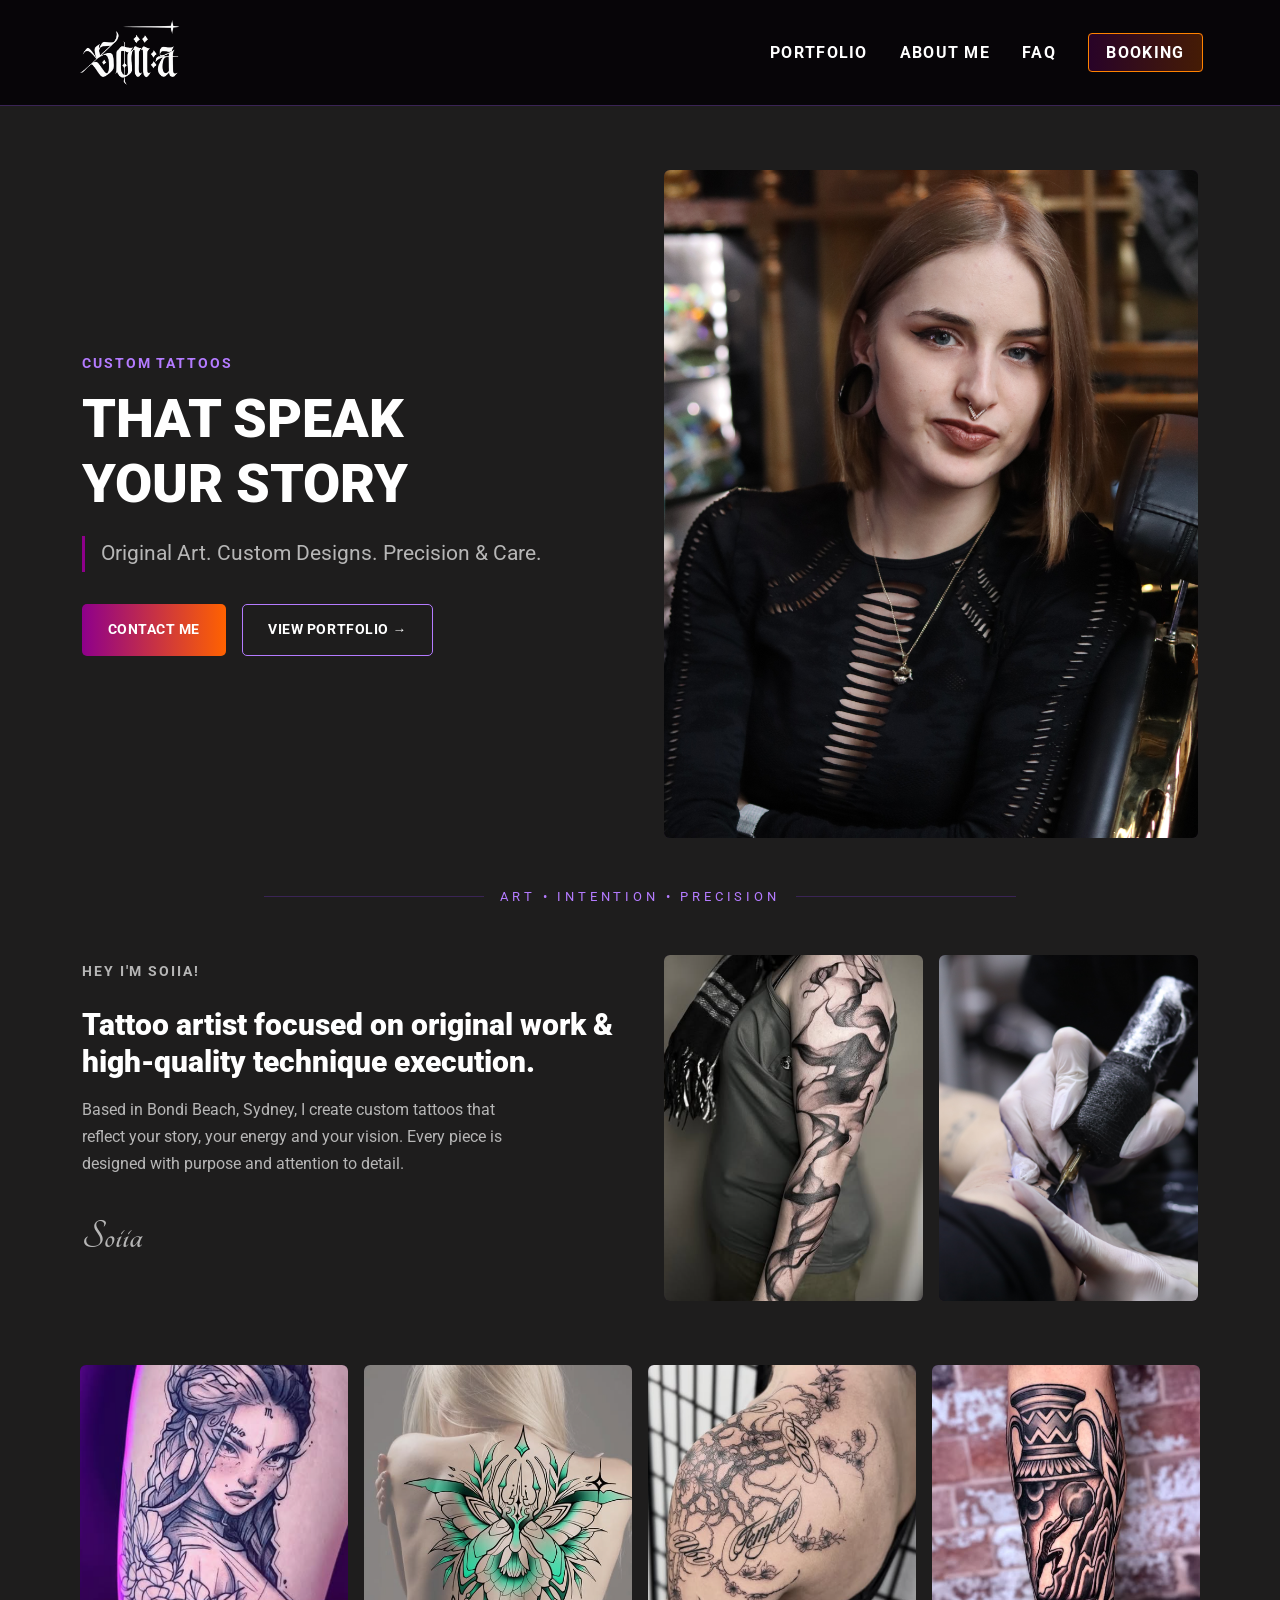
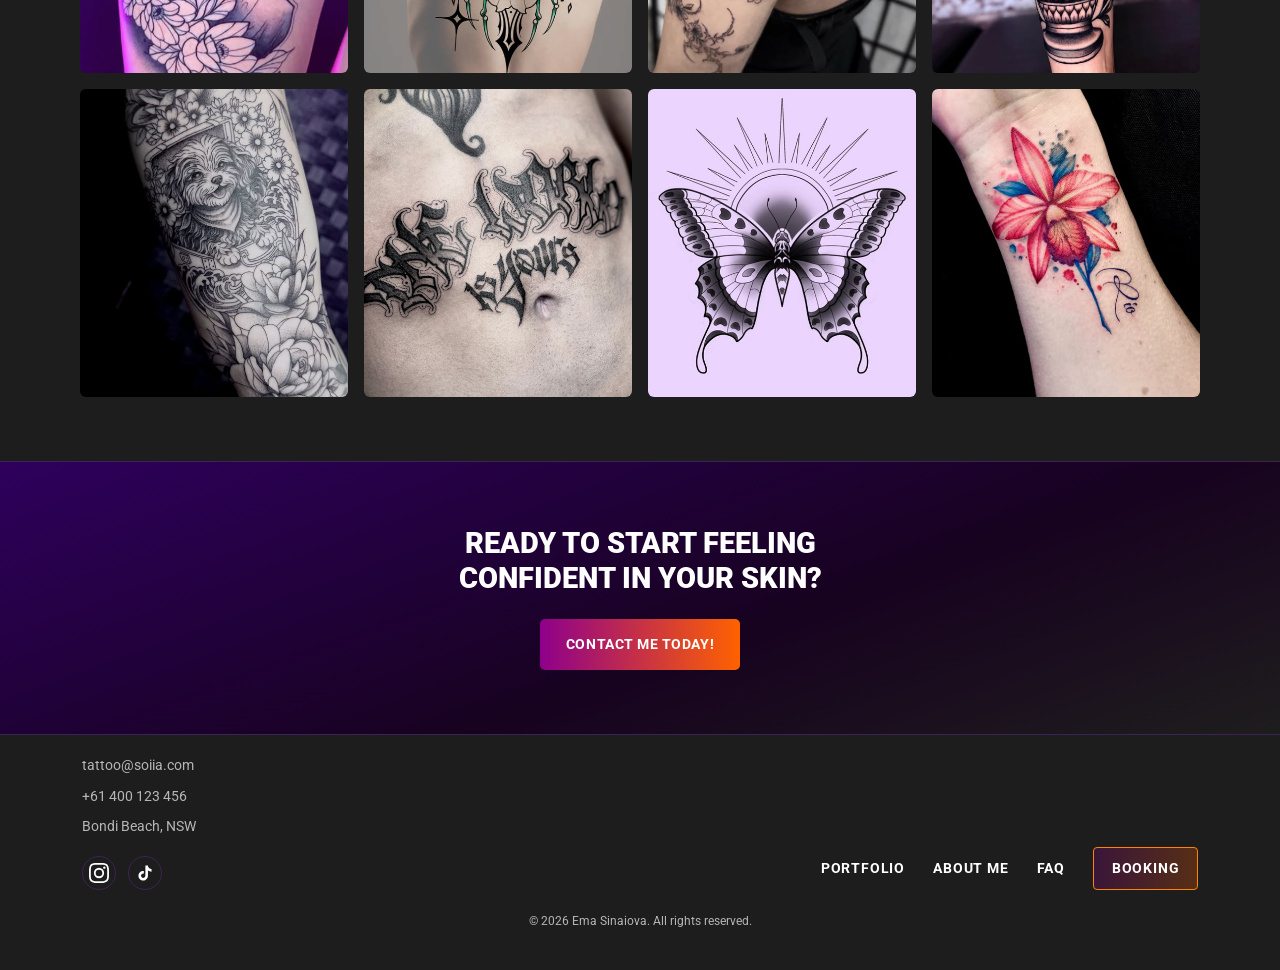
==== commit 01023afe: "day2change1" ====
--- a/index.html
+++ b/index.html
@@ -14,10 +14,7 @@
 
     <div class="header-inner">
      
-<a href="index.html" class="logo-word"><img src="logo.png" 
-  class="logo-img"></a>
-
-
+<a href="index.html" class="logo-word"><img src="logo.png" class="logo-img" alt="Site logo"></a>
 
       <nav class="main-nav" aria-label="Primary">
         <ul>
@@ -30,7 +27,10 @@
 
       <div class="mobile-controls">
         <a href="booking.html" class="nav-book">Booking</a>
-        <label for="nav-toggle" class="hamburger-btn" aria-label="Open menu">&#9776;</label>
+       <label for="nav-toggle" class="hamburger-btn">
+        <span class="visually-hidden">Open menu</span>
+        &#9776;
+        </label>
       </div>
     </div>
 
@@ -55,7 +55,7 @@
       </div>
 
       <div class="hero-photo photo-frame">
-  <img src="photo1.jpeg" alt="Soiia tattooing a client in the studio" class="frame-img">
+  <img src="photo1.jpeg" alt="photo of me" class="frame-img">
 </div>
     </div>
   </section>
@@ -73,45 +73,46 @@
        your story, your energy and your vision. Every piece is
           designed with purpose and attention to detail.
         </p>
-        <p class="signature">Soiia <span class="sparkle" aria-hidden="true"/span></p>
+<p class="signature">Soiia <span class="sparkle" aria-hidden="true"></span></p>
       </div>
 
      <div class="about-photos">
   <div class="photo-frame">
-    <img src="sleeve-fumes.png" alt="Portrait of Soiia" class="frame-img">
+    <img src="sleeve-fumes.png" alt="Sleeve Fumes" class="frame-img">
   </div>
   <div class="photo-frame">
-    <img src="tattoomachine.jpeg" alt="Bird & floral tattoo design" class="frame-img">
+    <img src="tattoomachine.jpeg" alt="Tattoo Machine" class="frame-img">
   </div>
+</div>
 </div>
   </section>
 
-
   <section id="portfolio">
+      <h2 class="visually-hidden">Portfolio</h2>
     <div class="gallery-grid">
   <div class="photo-frame">
-    <img src="portrait_tattoo.png" alt="Portrait of Soiia" class="frame-img">
+    <img src="portrait_tattoo.png" alt="Portrait Tattoo" class="frame-img">
   </div>
   <div class="photo-frame">
-    <img src="backpiece.png" alt="Bird & floral tattoo design" class="frame-img">
+    <img src="backpiece.png" alt="Backpiece" class="frame-img">
   </div>
   <div class="photo-frame">
-    <img src="cyber-tattoo.png" alt="Floral portrait tattoo" class="frame-img">
+    <img src="cyber-tattoo.png" alt="Cyber Tattoo" class="frame-img">
   </div>
   <div class="photo-frame">
-    <img src="vase.png" alt="Vase tattoo, leg" class="frame-img">
+    <img src="vase.png" alt="Vase tattoo" class="frame-img">
   </div>
   <div class="photo-frame">
-    <img src="dogtattoo.png" alt="Floral sleeve, shoulder" class="frame-img">
+    <img src="dogtattoo.png" alt="Dog Tattoo" class="frame-img">
   </div>
   <div class="photo-frame">
-    <img src="belly-tattoo.png" alt="Red flower, wrist" class="frame-img">
+    <img src="belly-tattoo.png" alt="Belly Tattoo" class="frame-img">
 </div>
 <div class="photo-frame">
-    <img src="butterfly.png" alt="Red flower, wrist" class="frame-img">
+    <img src="butterfly.png" alt="Butterfly" class="frame-img">
   </div>
   <div class="photo-frame">
-    <img src="flower-design.png" alt="Red flower, wrist" class="frame-img">
+    <img src="flower-design.png" alt="Flower Design" class="frame-img">
   </div>
 </div>
   </section>
--- a/style.css
+++ b/style.css
@@ -56,7 +56,7 @@
 
 .sparkle { color: var(--accent); display: inline-block; }
 
-/* ---------- Photo placeholders (swap for real <img> once you have photos) ---------- */
+/* Photo placeholders */
 .photo-frame {
   background: repeating-linear-gradient(135deg, #150a20, #150a20 10px, #1c0e2b 10px, #1c0e2b 20px);
   border-radius: 6px;
@@ -79,7 +79,7 @@
   max-width: 1120px;
   margin: 0 auto;
 }
-/* ---------- Header ---------- */
+/* Header */
 #site-header {
   position: sticky;
   top: 0;
@@ -138,10 +138,10 @@
 
 .nav-book:hover { color: var(--white) !important; background: var(--gradient-cta); }
 
-/* mobile-only controls, hidden on desktop */
+/* mobile-only controls*/
 .mobile-controls, .nav-toggle, .mobile-nav-panel { display: none; }
 
-/* ---------- Hero ---------- */
+/*Hero*/
 #hero .wrap {
   display: grid;
   grid-template-columns: 1fr 1fr;
@@ -160,7 +160,7 @@
   border-left: 3px solid var(--magenta);
   padding-left: 1rem;
   color: var(--muted);
-  font-size: 1.05rem;
+  font-size: 1.30rem;
   max-width: 40ch;
   margin-bottom: 2rem;
 }
@@ -207,7 +207,7 @@
   background: var(--panel-border);
 }
 
-/* ---------- About ---------- */
+/*About*/
 #about .wrap {
   display: grid;
   grid-template-columns: 1fr 1fr;
@@ -237,7 +237,7 @@
 
 .about-photos .photo-frame { aspect-ratio: 3 / 4; }
 
-/* ---------- Portfolio gallery ---------- */
+/* Portfolio gallery*/
 #portfolio { padding-bottom: 4rem; }
 
 .gallery-grid {
@@ -248,7 +248,7 @@
 
 .gallery-grid .photo-frame { aspect-ratio: 1 / 1.15; }
 
-/* ---------- CTA banner ---------- */
+/*CTA banner*/
 .cta-banner {
   background: var(--gradient-banner);
   border-top: 1px solid var(--panel-border);
@@ -262,7 +262,7 @@
   margin-bottom: 1.5rem;
 }
 
-/* ---------- Footer ---------- */
+/* Footer */
 #site-footer { padding: 3rem 0 0; }
 
 .footer-top {
@@ -358,7 +358,7 @@
 
 .consult-photo.photo-frame { aspect-ratio: 3 / 4; }
 
-/* FAQ accordion */
+/* FAQ */
 #faq {
   max-width: 1170px;
   width: 100%;
@@ -416,7 +416,7 @@
   font-size: 1rem;
 }
 
-/* CTA banner — full width, no risky vw hack needed since it's outside .wrap now */
+/* CTA banner */
 .cta-inline {
   width: 100%;
   margin-top: 2rem;
@@ -498,7 +498,7 @@
   justify-content: center;
 }
 
-/* ---------- Responsive ---------- */
+/* Responsive */
 @media (max-width: 900px) {
   .main-nav, .header-inner .nav-book { display: none; }
   .mobile-controls { display: flex; align-items: center; gap: 0.75rem; }
@@ -564,3 +564,11 @@
 @media (prefers-reduced-motion: reduce) {
   html { scroll-behavior: auto; }
 }
+
+.visually-hidden {
+  position: absolute;
+  width: 1px; height: 1px;
+  overflow: hidden;
+  clip: rect(0,0,0,0);
+  white-space: nowrap;
+}
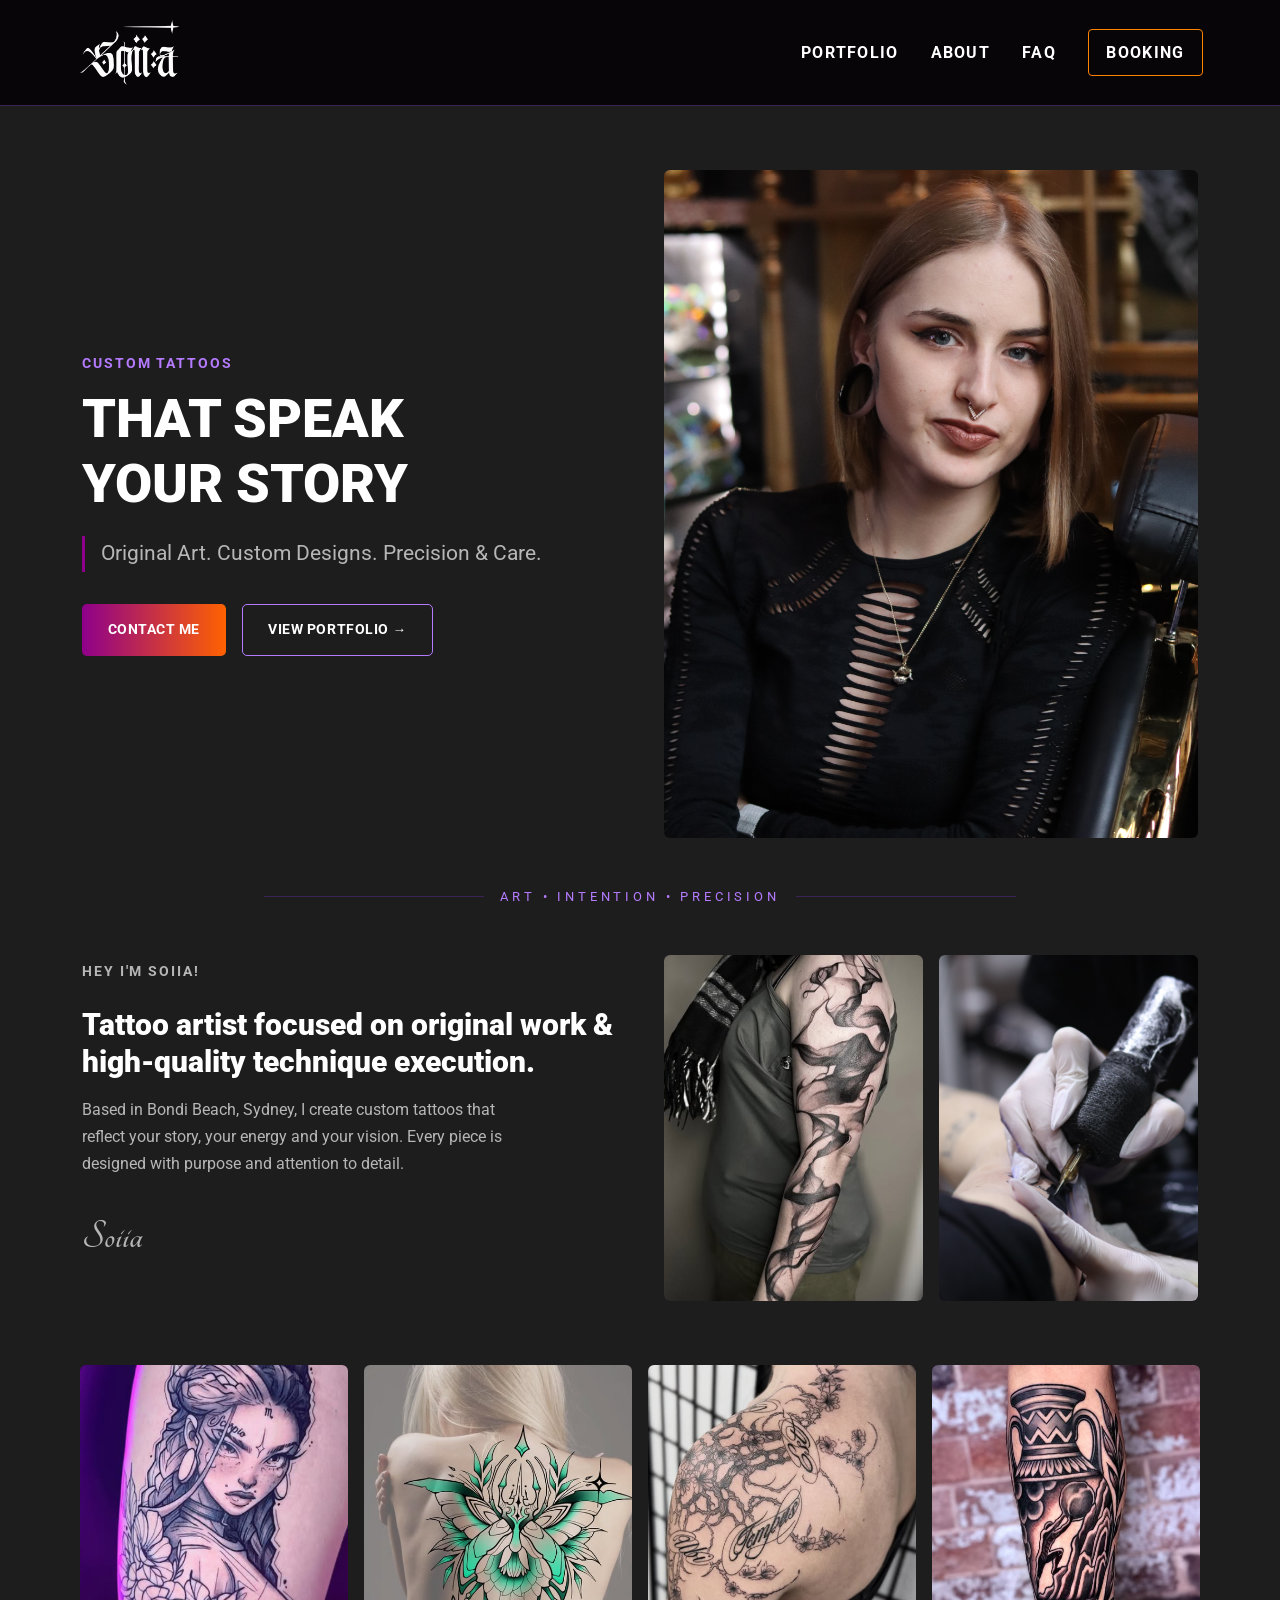
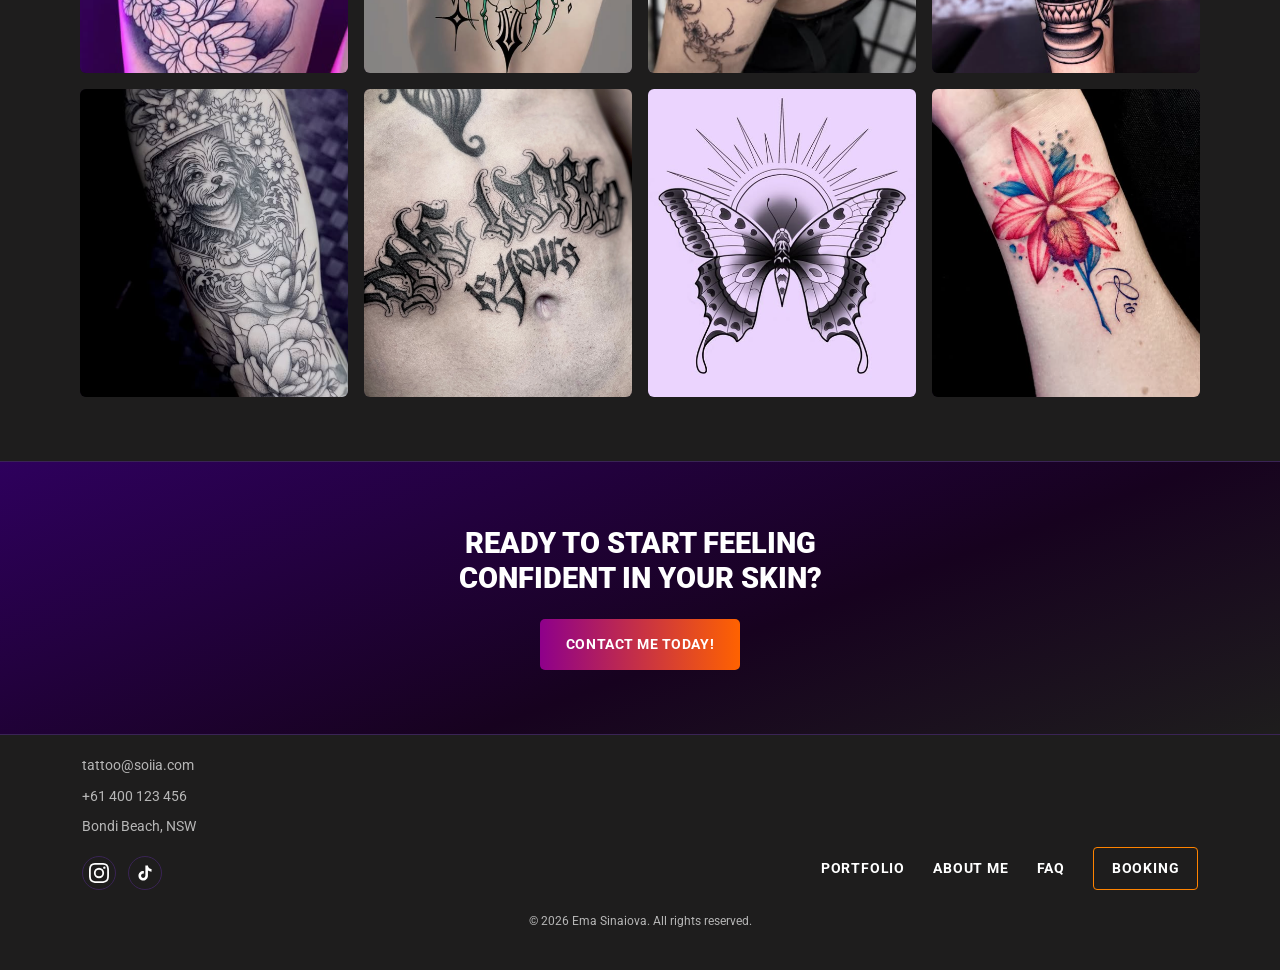
==== commit f712586e: "day2change3" ====
--- a/index.html
+++ b/index.html
@@ -1,64 +1,43 @@
 <!DOCTYPE html>
 <html lang="en">
 <head>
-  <meta charset="UTF-8">
-  <meta name="viewport" content="width=device-width, initial-scale=1.0">
-  <title>Soiia — Custom Tattoo Artist | Portfolio</title>
-  <meta name="description" content="Soiia is a Bondi Beach based tattoo artist creating custom, original tattoo designs. View the portfolio and book a consultation.">
+  <title>Soiia Tattooartist</title>
+    <meta name="viewport" content="width=device-width,initial-scale=1.0">
   <link rel="stylesheet" href="style.css">
 </head>
+
 <body>
-
   <header id="site-header">
-    <input type="checkbox" id="nav-toggle" class="nav-toggle">
-
-    <div class="header-inner">
+  <div class="header-inner">
      
-<a href="index.html" class="logo-word"><img src="logo.png" class="logo-img" alt="Site logo"></a>
-
-      <nav class="main-nav" aria-label="Primary">
-        <ul>
-          <li><a href="#portfolio">Portfolio</a></li>
-          <li><a href="#about">About Me</a></li>
-          <li><a href="booking.html#faq">FAQ</a></li>
-          <li><a href="booking.html" class="nav-book">Booking</a></li>
-        </ul>
-      </nav>
-
-      <div class="mobile-controls">
-        <a href="booking.html" class="nav-book">Booking</a>
-       <label for="nav-toggle" class="hamburger-btn">
-        <span class="visually-hidden">Open menu</span>
-        &#9776;
-        </label>
-      </div>
+  <a href="index.html">
+     <img src="logo.png" class="logo" alt="logo">
+  </a>
+    <nav class="navigation">
+      <a href="#portfolio">Portfolio</a>
+      <a href="#about">About</a>
+      <a href="booking.html#faq">FAQ</a>
+      <a href="booking.html" class="nav-book">Booking</a>
+    </nav>
     </div>
-
-    <div class="mobile-nav-panel">
-      <a href="#portfolio">Portfolio</a>
-      <a href="#about">About Me</a>
-      <a href="booking.html#faq">FAQ</a>
-    </div>
-  </header>
+</header>
 
   
-  <section id="hero">
-    <div class="wrap">
-      <div class="hero-text">
-        <p class="eyebrow">CUSTOM TATTOOS</p>
-        <h1>THAT SPEAK<br>YOUR STORY</h1>
-        <p class="hero-sub">Original Art. Custom Designs. Precision & Care.</p>
-        <div class="button-row">
-          <a href="booking.html" class="btn btn-primary">Contact Me</a>
-          <a href="#portfolio" class="btn btn-outline">View Portfolio &rarr;</a>
-        </div>
-      </div>
+ <div class="content" id="hero">
+  <div class="hero-text">
+    <p class="eyebrow">CUSTOM TATTOOS</p>
+    <h1>THAT SPEAK<br>YOUR STORY</h1>
+    <p class="hero-sub">Original Art. Custom Designs. Precision & Care.</p>
+    <div class="button-row">
+      <a href="booking.html" class="btn btn-primary">Contact Me</a>
+      <a href="#portfolio" class="btn btn-outline">View Portfolio &rarr;</a>
+    </div>
+  </div>
 
-      <div class="hero-photo photo-frame">
-  <img src="photo1.jpeg" alt="photo of me" class="frame-img">
+  <div class="hero-photo photo-frame">
+    <img src="photo1.jpeg" alt="Soiia tattooing a client in the studio" class="frame-img">
+  </div>
 </div>
-    </div>
-  </section>
 
   <p class="divider-row">Art &bull; Intention &bull; Precision</p>
 
--- a/style.css
+++ b/style.css
@@ -98,30 +98,20 @@
   justify-content: space-between;
 }
 
-.logo-word {
-  display: inline-flex;
-  align-items: center;
-  gap: 0.35rem;
-}
-
-.logo-word .logo-img {
-  height: 40px;   
+
+.logo {
+  height: 70px;
   width: auto;
-}
-.logo-word .logo-img {
-  height: 80px;  
-  width: auto;
-  max-height: 70px;
   display: block;
 }
 
-.main-nav ul {
+.navigation {
   display: flex;
   align-items: center;
   gap: 2rem;
 }
 
-.main-nav a {
+.navigation a {
   font-size: 1rem;
   font-weight: 700;
   letter-spacing: 0.08em;
@@ -132,23 +122,26 @@
 .nav-book {
   border: 1px solid var(--orange);
   border-radius: 4px;
-  padding: 0.55rem 1.1rem !important;
-  background: linear-gradient(90deg, rgba(142,0,139,0.25), rgba(255,98,0,0.25));
-}
-
-.nav-book:hover { color: var(--white) !important; background: var(--gradient-cta); }
+  padding: 0.55rem 1.1rem ;
+}
+
+.nav-book:hover { color: var(--white); background: var(--gradient-cta); }
 
 /* mobile-only controls*/
 .mobile-controls, .nav-toggle, .mobile-nav-panel { display: none; }
 
 /*Hero*/
-#hero .wrap {
+#hero {
   display: grid;
   grid-template-columns: 1fr 1fr;
   gap: 3rem;
   align-items: center;
   padding-top: 4rem;
   padding-bottom: 3rem;
+  max-width: 1180px;
+  margin: 0 auto;
+  padding-left: 2rem;
+  padding-right: 2rem;
 }
 
 #hero h1 {
@@ -500,22 +493,18 @@
 
 /* Responsive */
 @media (max-width: 900px) {
-  .main-nav, .header-inner .nav-book { display: none; }
+  .navigation, .header-inner .nav-book { display: none; }
   .mobile-controls { display: flex; align-items: center; gap: 0.75rem; }
   .mobile-controls .nav-book { display: inline-flex; }
 
-  .hamburger-btn {
-    border: 1px solid var(--panel-border);
-    border-radius: 4px;
-    padding: 0.5rem 0.7rem;
-    font-size: 1rem;
-    cursor: pointer;
-    color: var(--white);
-  }
-
-  .nav-toggle:checked ~ .mobile-nav-panel {
-    display: flex;
-  }
+#nav-toggle {
+  border: 1px solid var(--panel-border);
+  border-radius: 4px;
+  padding: 0.5rem 0.7rem;
+  font-size: 1rem;
+  cursor: pointer;
+  color: var(--white);
+}
 
   .mobile-nav-panel {
     display: none;
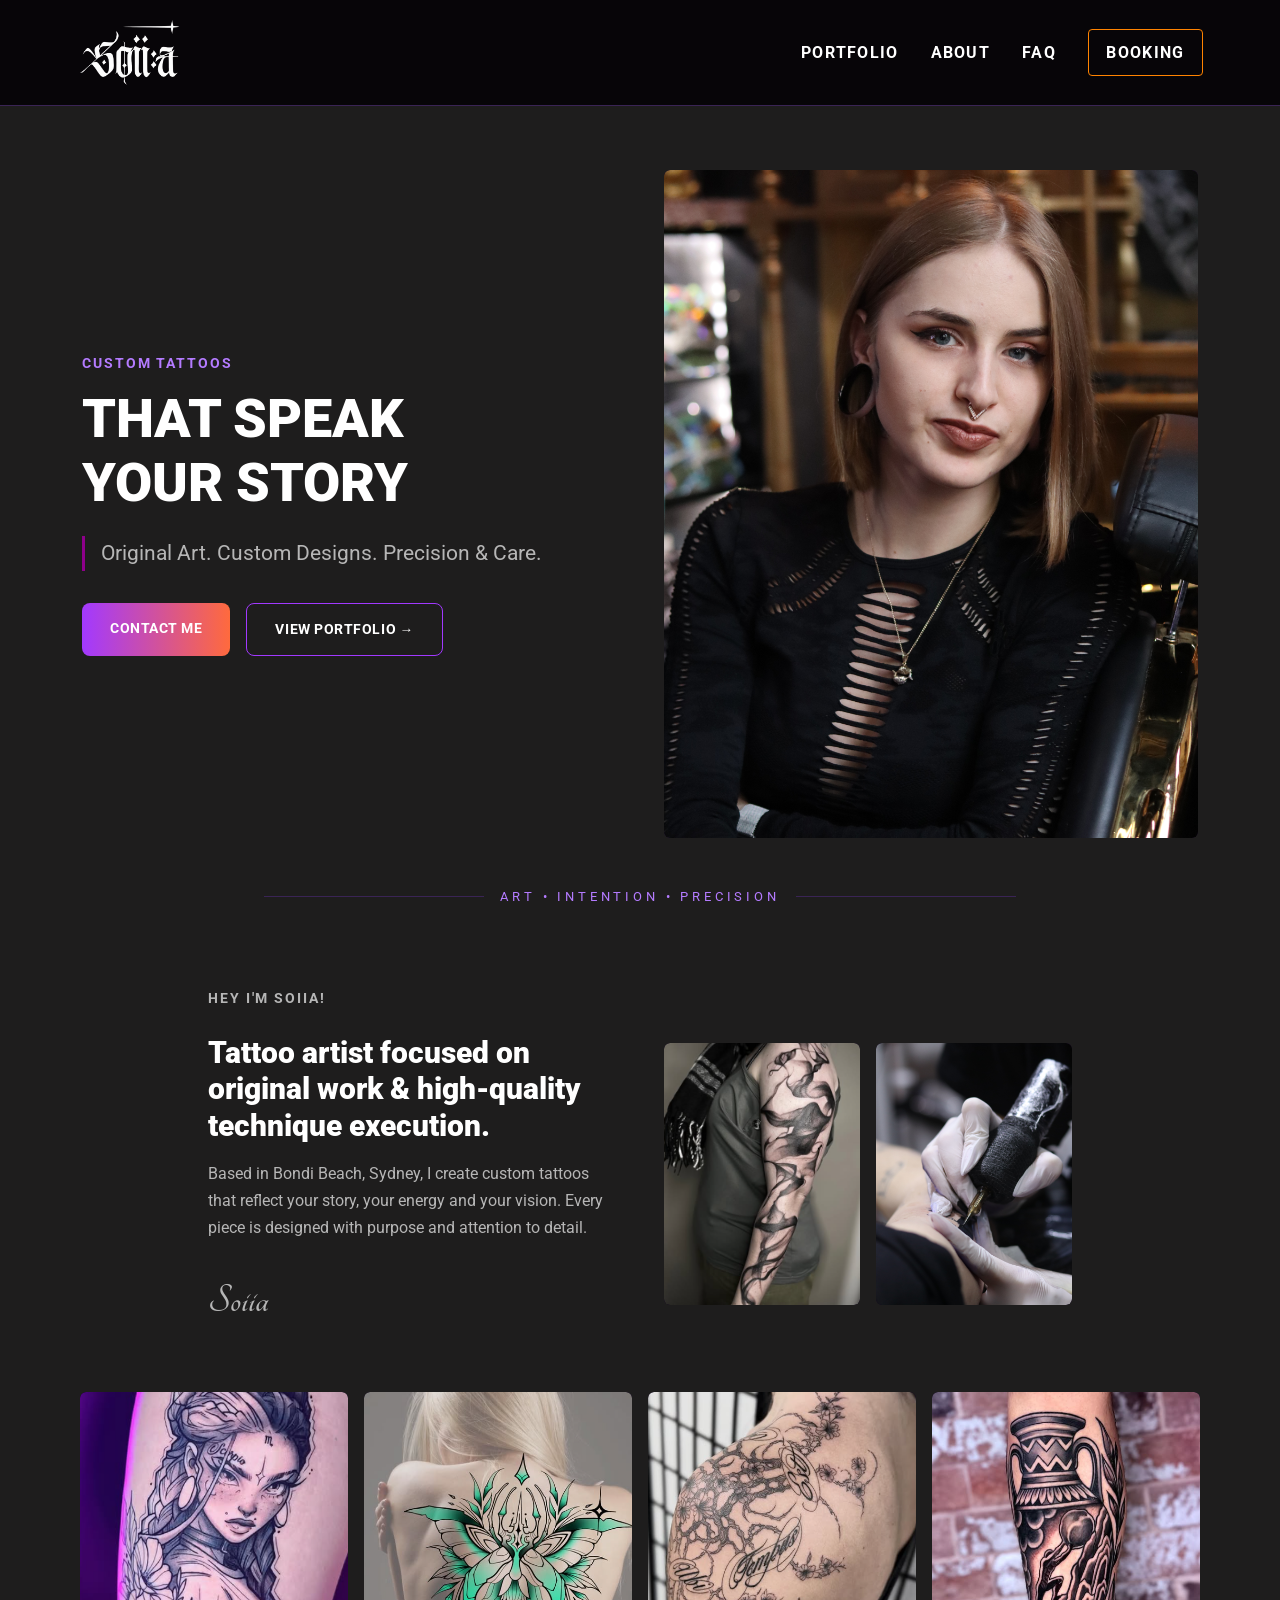
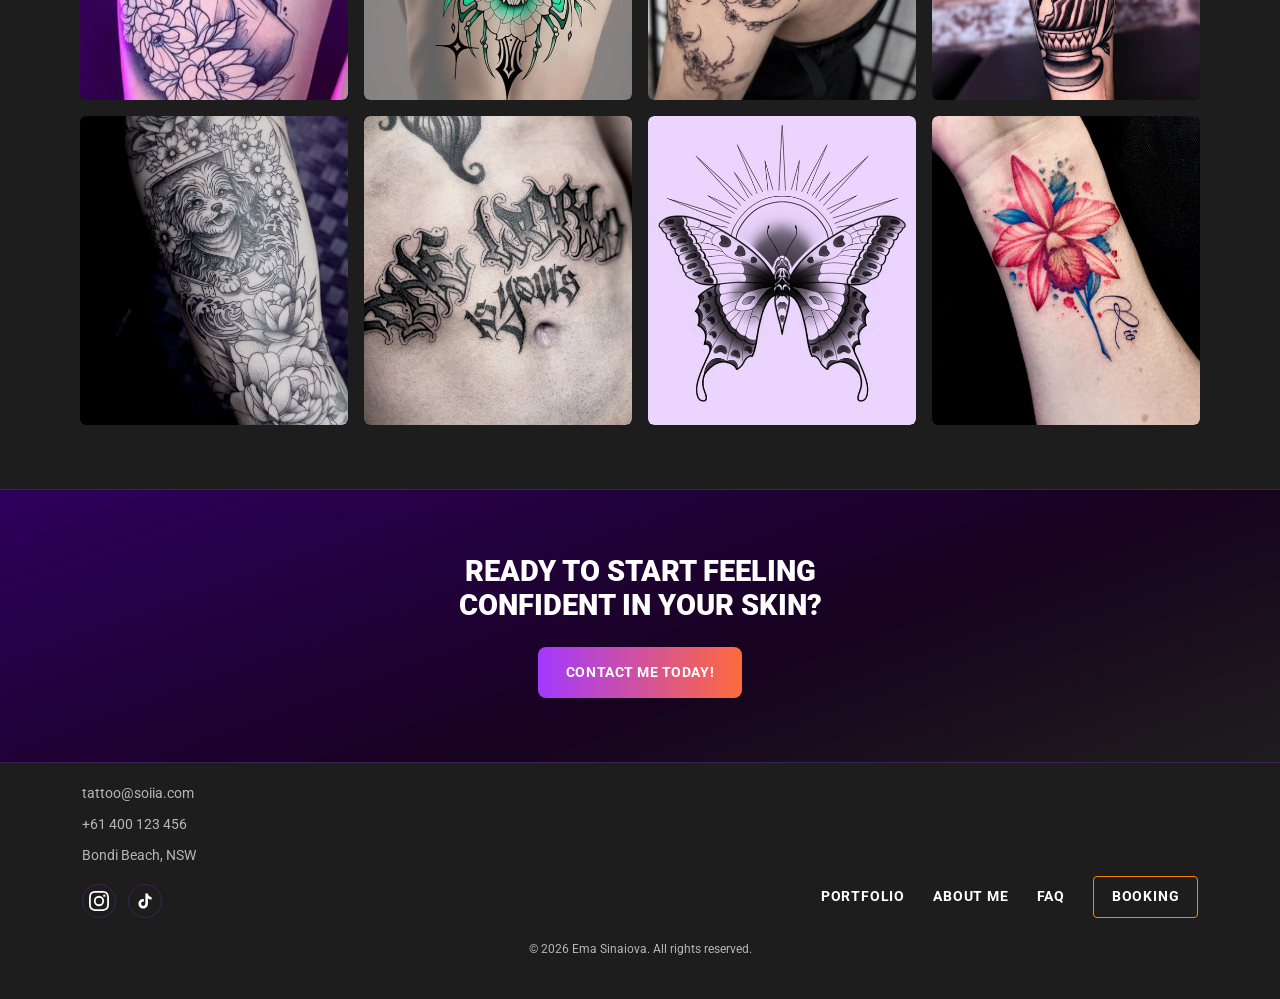
==== commit e5a5d9dc: "day2change$" ====
--- a/index.html
+++ b/index.html
@@ -22,6 +22,7 @@
     </div>
 </header>
 
+
   
  <div class="content" id="hero">
   <div class="hero-text">
@@ -39,32 +40,31 @@
   </div>
 </div>
 
-  <p class="divider-row">Art &bull; Intention &bull; Precision</p>
+<p class="divider-row">Art &bull; Intention &bull; Precision</p>
 
- 
-  <section id="about">
-    <div class="wrap">
-      <div class="about-text">
-        <p class="eyebrow">Hey I'm Soiia!</p>
-        <h2>Tattoo artist focused on original work &amp; high-quality technique execution.</h2>
-        <p>
-          Based in Bondi Beach, Sydney, I create custom tattoos that reflect
-       your story, your energy and your vision. Every piece is
-          designed with purpose and attention to detail.
-        </p>
-<p class="signature">Soiia <span class="sparkle" aria-hidden="true"></span></p>
-      </div>
+  <div class="about" id="about">
+  <div class="about-text">
+    <p class="eyebrow">Hey I'm Soiia!</p>
+    <h2>Tattoo artist focused on original work & high-quality technique execution.</h2>
+    <p>
+      Based in Bondi Beach, Sydney, I create custom tattoos that reflect
+      your story, your energy and your vision. Every piece is
+      designed with purpose and attention to detail.
+    </p>
+    <p class="signature">Soiia</p>
+  </div>
 
-     <div class="about-photos">
-  <div class="photo-frame">
-    <img src="sleeve-fumes.png" alt="Sleeve Fumes" class="frame-img">
-  </div>
-  <div class="photo-frame">
-    <img src="tattoomachine.jpeg" alt="Tattoo Machine" class="frame-img">
+  <div class="about-photos">
+    <div class="photo-frame">
+      <img src="sleeve-fumes.png" alt="Sleeve Fumes" class="frame-img">
+    </div>
+    <div class="photo-frame">
+      <img src="tattoomachine.jpeg" alt="Tattoo Machine" class="frame-img">
+    </div>
   </div>
 </div>
-</div>
-  </section>
+
+
 
   <section id="portfolio">
       <h2 class="visually-hidden">Portfolio</h2>
--- a/style.css
+++ b/style.css
@@ -172,11 +172,26 @@
   text-transform: uppercase;
 }
 
-.btn-primary { background: var(--gradient-cta); color: var(--white); }
-.btn-primary:hover { color: var(--white); filter: brightness(1.12); }
-
-.btn-outline { border: 1px solid var(--accent); color: var(--white); }
-.btn-outline:hover { color: var(--white); background: rgba(180,123,255,0.12); }
+.btn-primary {
+    display: inline-block;
+    padding: 14px 28px;
+    background: linear-gradient(90deg, #a239ff, #ff6a3d);
+    color: white;
+    text-decoration: none;
+    font-weight: bold;
+    border-radius: 8px;
+}
+
+.btn-outline {
+    display: inline-block;
+    padding: 14px 28px;
+    background-color: transparent;
+    color: white;
+    text-decoration: none;
+    font-weight: bold;
+    border: 1px solid #a239ff;
+    border-radius: 8px;
+}
 
 .hero-photo.photo-frame { aspect-ratio: 4 / 5; }
 
@@ -200,13 +215,53 @@
   background: var(--panel-border);
 }
 
-/*About*/
-#about .wrap {
+#about {
   display: grid;
   grid-template-columns: 1fr 1fr;
   gap: 3rem;
   align-items: center;
   padding-bottom: 4rem;
+}
+
+#about {
+  display: grid;
+  grid-template-columns: 1fr 1fr;
+  gap: 3rem;
+  align-items: center;
+  padding: 2rem 13rem;
+}
+
+#about h2 {
+  font-size: 28px;
+  margin-bottom: 1rem;
+}
+
+#about p {
+  color: #cccccc;
+  margin-bottom: 1.5rem;
+}
+
+.signature {
+  font-size: 2rem;
+  color: #b47bff;
+}
+
+.about-photos {
+  display: grid;
+  grid-template-columns: 1fr 1fr;
+  gap: 1rem;
+}
+
+.photo-frame {
+  border-radius: 6px;
+  overflow: hidden;
+}
+
+.frame-img {
+  width: 100%;
+  height: 100%;
+  object-fit: cover;
+  display: block;
 }
 
 #about h2 { font-size: clamp(1.4rem, 2.6vw, 1.9rem); margin-bottom: 1rem; }
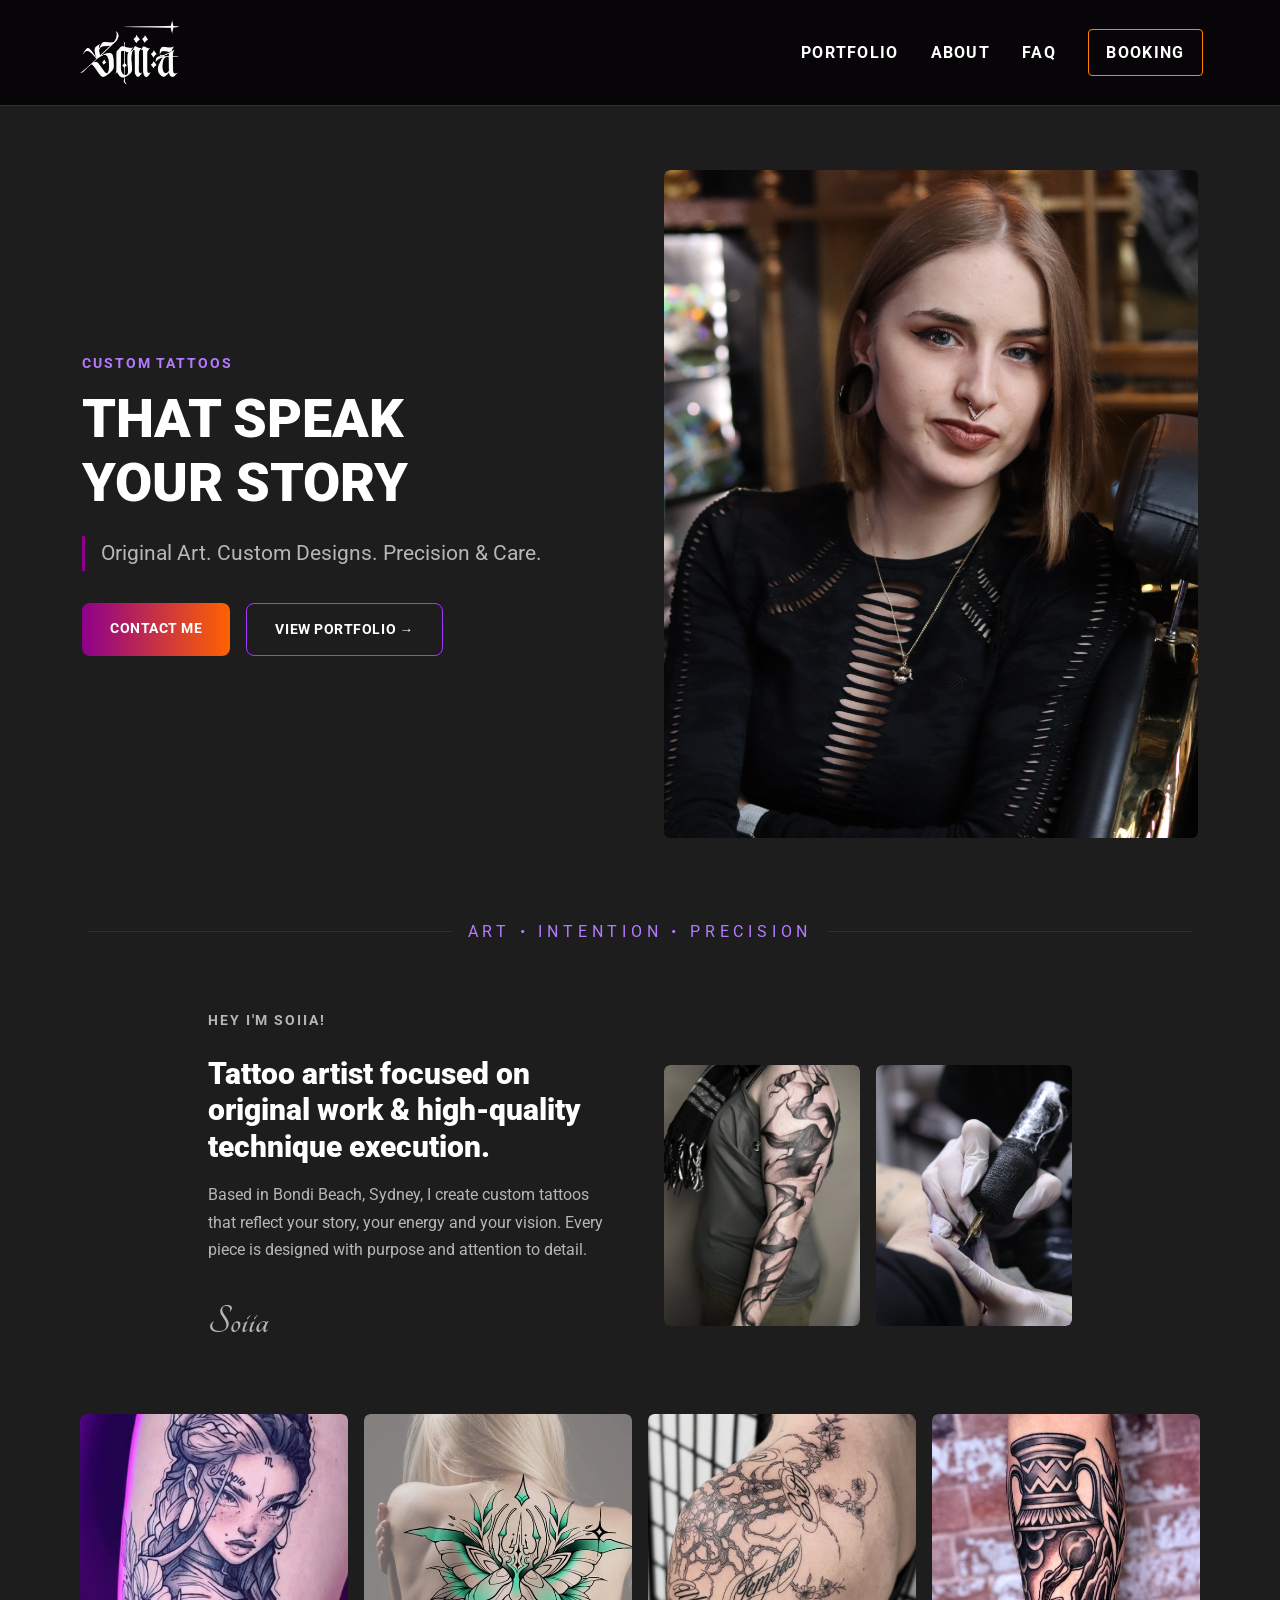
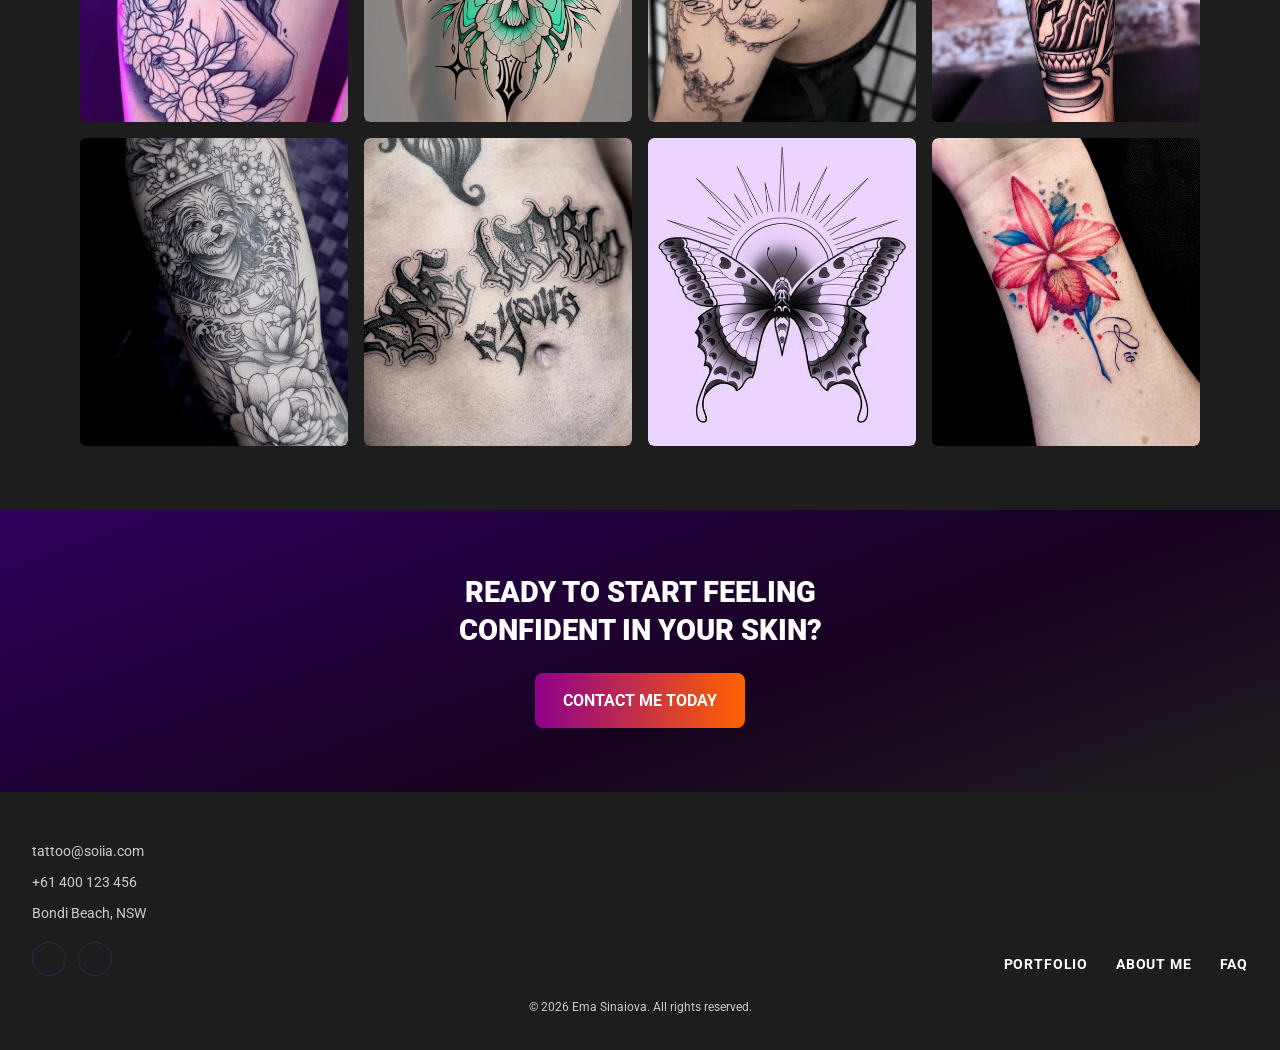
==== commit 537deeba: "day2change5" ====
--- a/index.html
+++ b/index.html
@@ -5,6 +5,9 @@
     <meta name="viewport" content="width=device-width,initial-scale=1.0">
   <link rel="stylesheet" href="style.css">
 </head>
+
+
+
 
 <body>
   <header id="site-header">
@@ -35,12 +38,24 @@
     </div>
   </div>
 
+
+
   <div class="hero-photo photo-frame">
     <img src="photo1.jpeg" alt="Soiia tattooing a client in the studio" class="frame-img">
   </div>
 </div>
 
-<p class="divider-row">Art &bull; Intention &bull; Precision</p>
+
+
+
+<div class="divider-row">
+  <div class="divider-line"></div>
+  <p>Art &bull; Intention &bull; Precision</p>
+  <div class="divider-line"></div>
+</div>
+
+
+
 
   <div class="about" id="about">
   <div class="about-text">
@@ -66,83 +81,73 @@
 
 
 
-  <section id="portfolio">
-      <h2 class="visually-hidden">Portfolio</h2>
-    <div class="gallery-grid">
-  <div class="photo-frame">
-    <img src="portrait_tattoo.png" alt="Portrait Tattoo" class="frame-img">
-  </div>
-  <div class="photo-frame">
-    <img src="backpiece.png" alt="Backpiece" class="frame-img">
-  </div>
-  <div class="photo-frame">
-    <img src="cyber-tattoo.png" alt="Cyber Tattoo" class="frame-img">
-  </div>
-  <div class="photo-frame">
-    <img src="vase.png" alt="Vase tattoo" class="frame-img">
-  </div>
-  <div class="photo-frame">
-    <img src="dogtattoo.png" alt="Dog Tattoo" class="frame-img">
-  </div>
-  <div class="photo-frame">
-    <img src="belly-tattoo.png" alt="Belly Tattoo" class="frame-img">
-</div>
-<div class="photo-frame">
-    <img src="butterfly.png" alt="Butterfly" class="frame-img">
-  </div>
-  <div class="photo-frame">
-    <img src="flower-design.png" alt="Flower Design" class="frame-img">
+  <div class="portfolio" id="portfolio">
+ 
+  <div class="gallery-grid">
+    <div class="photo-frame">
+      <img src="portrait_tattoo.png" alt="Portrait Tattoo" class="frame-img">
+    </div>
+    <div class="photo-frame">
+      <img src="backpiece.png" alt="Backpiece" class="frame-img">
+    </div>
+    <div class="photo-frame">
+      <img src="cyber-tattoo.png" alt="Cyber Tattoo" class="frame-img">
+    </div>
+    <div class="photo-frame">
+      <img src="vase.png" alt="Vase tattoo" class="frame-img">
+    </div>
+    <div class="photo-frame">
+      <img src="dogtattoo.png" alt="Dog Tattoo" class="frame-img">
+    </div>
+    <div class="photo-frame">
+      <img src="belly-tattoo.png" alt="Belly Tattoo" class="frame-img">
+    </div>
+    <div class="photo-frame">
+      <img src="butterfly.png" alt="Butterfly" class="frame-img">
+    </div>
+    <div class="photo-frame">
+      <img src="flower-design.png" alt="Flower Design" class="frame-img">
+    </div>
   </div>
 </div>
-  </section>
 
-  <!-- ===================== CTA banner ===================== -->
-  <section class="cta-banner">
-    <h2>READY TO START FEELING<br>CONFIDENT IN YOUR SKIN?</h2>
-    <a href="booking.html" class="btn btn-primary">Contact Me Today!</a>
-  </section>
 
-  <!-- ===================== Footer ===================== -->
-  <footer id="site-footer">
-    <div class="wrap">
-      <div class="footer-top">
-        <div class="footer-brand">
-          <ul class="footer-contact">
-            <li><a href="mailto:hello@soiia.com">tattoo@soiia.com</a></li>
-            <li><a href="tel:+61400123456">+61 400 123 456</a></li>
-            <li>Bondi Beach, NSW</li>
-          </ul>
-          <div class="footer-social">
 
-<a href="https://instagram.com/" class="social-icon" aria-label="Instagram" target="_blank" rel="noopener">
-  <svg viewBox="0 0 24 24" width="20" height="20" fill="currentColor">
-    <path d="M12 2.163c3.204 0 3.584.012 4.85.07 3.252.148 4.771 1.691 4.919 4.919.058 1.265.069 1.645.069 4.849 0 3.205-.012 3.584-.069 4.849-.149 3.225-1.664 4.771-4.919 4.919-1.266.058-1.644.07-4.85.07-3.204 0-3.584-.012-4.849-.07-3.26-.149-4.771-1.699-4.919-4.92-.058-1.265-.07-1.644-.07-4.849 0-3.204.013-3.583.07-4.849.149-3.227 1.664-4.771 4.919-4.919 1.266-.057 1.645-.069 4.849-.069zm0-2.163c-3.259 0-3.667.014-4.947.072-4.358.2-6.78 2.618-6.98 6.98-.059 1.281-.073 1.689-.073 4.948 0 3.259.014 3.668.072 4.948.2 4.358 2.618 6.78 6.98 6.98 1.281.058 1.689.072 4.948.072 3.259 0 3.668-.014 4.948-.072 4.354-.2 6.782-2.618 6.979-6.98.059-1.28.073-1.689.073-4.948 0-3.259-.014-3.667-.072-4.947-.196-4.354-2.617-6.78-6.979-6.98-1.281-.059-1.69-.073-4.949-.073zm0 5.838a6.162 6.162 0 1 0 0 12.324 6.162 6.162 0 0 0 0-12.324zm0 10.162a4 4 0 1 1 0-8 4 4 0 0 1 0 8zm6.406-11.845a1.44 1.44 0 1 0 0 2.881 1.44 1.44 0 0 0 0-2.881z"/>
-  </svg>
-</a>
 
-<a href="https://tiktok.com/" class="social-icon" aria-label="TikTok" target="_blank" rel="noopener">
-  <svg viewBox="0 0 24 24" width="20" height="20" fill="currentColor">
-    <path d="M16.6 5.82s.51.5 0 0A4.278 4.278 0 0 1 15.54 3h-3.09v12.4a2.592 2.592 0 0 1-2.59 2.5c-1.42 0-2.6-1.16-2.6-2.6 0-1.72 1.66-3.01 3.37-2.48V9.66c-3.45-.46-6.47 2.22-6.47 5.64 0 3.33 2.76 5.7 5.69 5.7 3.14 0 5.69-2.55 5.69-5.7V9.01a7.35 7.35 0 0 0 4.3 1.38V7.3s-1.88.09-3.24-1.48z"/>
-  </svg>
-</a>
-          </div>
-        </div>
 
-        <nav class="footer-links" aria-label="Footer">
-          <a href="#portfolio">Portfolio</a>
-          <a href="#about">About Me</a>
-          <a href="booking.html#faq">FAQ</a>
-          <a href="booking.html" class="nav-book">Booking</a>
-        </nav>
-      </div>
+  <div class="cta-banner">
+  <h2>READY TO START FEELING<br>CONFIDENT IN YOUR SKIN?</h2>
+  <a href="booking.html" class="btn-primary">CONTACT ME TODAY</a>
+</div>
 
-    
 
-      <div class="footer-bottom">
-        &copy; 2026 Ema Sinaiova. All rights reserved.
+  
+
+  
+  <footer class="footer">
+  <div class="footer-top">
+    <div class="footer-brand">
+      <p><a href="mailto:tattoo@soiia.com">tattoo@soiia.com</a></p>
+      <p><a href="tel:+61400123456">+61 400 123 456</a></p>
+      <p>Bondi Beach, NSW</p>
+
+      <div class="footer-social">
+        <a href="https://instagram.com/"><i class="fa-brands fa-instagram"></i></a>
+        <a href="https://tiktok.com/"><i class="fa-brands fa-tiktok"></i></a>
       </div>
     </div>
-  </footer>
+
+    <nav class="footer-links">
+      <a href="#portfolio">Portfolio</a>
+      <a href="#about">About Me</a>
+      <a href="booking.html#faq">FAQ</a>
+    </nav>
+  </div>
+
+  <div class="footer-bottom">
+    &copy; 2026 Ema Sinaiova. All rights reserved.
+  </div>
+</footer>
 
 </body>
 </html>
--- a/style.css
+++ b/style.css
@@ -198,23 +198,21 @@
 .divider-row {
   display: flex;
   align-items: center;
+  justify-content: center;
   gap: 1rem;
-  justify-content: center;
-  padding: 0 0 3rem;
-  color: var(--accent);
-  font-size: 0.8rem;
+  padding: 2rem 0;
+  color: #b47bff;
+  font-size: 1rem;
   letter-spacing: 0.3em;
   text-transform: uppercase;
 }
 
-.divider-row::before, .divider-row::after {
-  content: '';
+.divider-line {
   flex: 1;
-  max-width: 220px;
+  max-width: 365px;
   height: 1px;
-  background: var(--panel-border);
-}
-
+  background-color: #3a2455;
+}
 #about {
   display: grid;
   grid-template-columns: 1fr 1fr;
@@ -297,36 +295,82 @@
 .gallery-grid .photo-frame { aspect-ratio: 1 / 1.15; }
 
 /*CTA banner*/
+
+
+
 .cta-banner {
-  background: var(--gradient-banner);
-  border-top: 1px solid var(--panel-border);
-  border-bottom: 1px solid var(--panel-border);
+  background: linear-gradient(160deg, #2E005D 0%, #17021f 60%, #1e1d1d 100%);
   text-align: center;
   padding: 4rem 2rem;
 }
 
 .cta-banner h2 {
-  font-size: clamp(1.3rem, 3vw, 1.8rem);
+  color: #ffffff;
+  font-size: 1.8rem;
   margin-bottom: 1.5rem;
+  line-height: 1.3;
+}
+
+.btn-primary {
+  display: inline-block;
+  padding: 14px 28px;
+  background: linear-gradient(90deg, #8E008B, #FF6200);
+  color: white;
+  text-decoration: none;
+  font-weight: bold;
+  border-radius: 8px;
 }
 
 /* Footer */
-#site-footer { padding: 3rem 0 0; }
+.footer {
+  padding: 3rem 2rem 2rem;
+}
 
 .footer-top {
   display: flex;
   justify-content: space-between;
   align-items: flex-end;
-}
-
-.footer-contact li {
-  color: var(--muted);
+  flex-wrap: wrap;
+  gap: 1.5rem;
+}
+
+.footer-brand p {
+  color: #cccccc;
   font-size: 0.9rem;
   margin-bottom: 0.4rem;
 }
 
-.footer-contact a { color: var(--muted); }
-.footer-contact a:hover { color: var(--accent); }
+.footer-brand a {
+  color: #cccccc;
+  text-decoration: none;
+}
+
+.footer-brand a:hover {
+  color: #b47bff;
+}
+
+.footer-social {
+  display: flex;
+  gap: 0.75rem;
+  margin-top: 1rem;
+}
+
+.footer-social a {
+  width: 34px;
+  height: 34px;
+  border: 1px solid #3a2455;
+  border-radius: 50%;
+  display: flex;
+  align-items: center;
+  justify-content: center;
+  color: #ffffff;
+  font-size: 16px;
+}
+
+.footer-social a:hover {
+  border-color: #b47bff;
+  color: #b47bff;
+}
 
 .footer-links {
   display: flex;
@@ -336,46 +380,20 @@
 }
 
 .footer-links a {
+  color: #ffffff;
+  text-decoration: none;
   font-size: 0.85rem;
   font-weight: 700;
   letter-spacing: 0.06em;
   text-transform: uppercase;
 }
 
-.footer-social {
-  display: flex;
-  justify-content: flex-start;
-  align-items: center;
-  gap: 0.75rem;
-  margin-top: 1rem;
-}
-
-.footer-social a {
-  width: 34px;
-  height: 34px;
-  border: 1px solid var(--panel-border);
-  border-radius: 50%;
-  display: flex;
-  align-items: center;
-  justify-content: center;
-  font-size: 0.9rem;
-}
-
-
-
-.footer-social a:hover { border-color: var(--accent); }
-
 .footer-bottom {
-  padding: 1.25rem 0;
+  padding: 1.25rem 0 0;
   text-align: center;
   font-size: 0.78rem;
-  color: var(--muted);
-}
-
-#site-footer {
-  padding: 1.2rem 0; 
-}
-
+  color: #cccccc;
+}
 /* ---------- Booking page: two-column layout ---------- */
 #booking-columns .wrap {
   display: grid;
@@ -609,10 +627,9 @@
   html { scroll-behavior: auto; }
 }
 
-.visually-hidden {
-  position: absolute;
-  width: 1px; height: 1px;
-  overflow: hidden;
-  clip: rect(0,0,0,0);
-  white-space: nowrap;
+#portfolio h2 {
+  text-align: center;
+  font-size: 1.8rem;
+  margin-bottom: 2rem;
+  color: #ffffff;
 }
